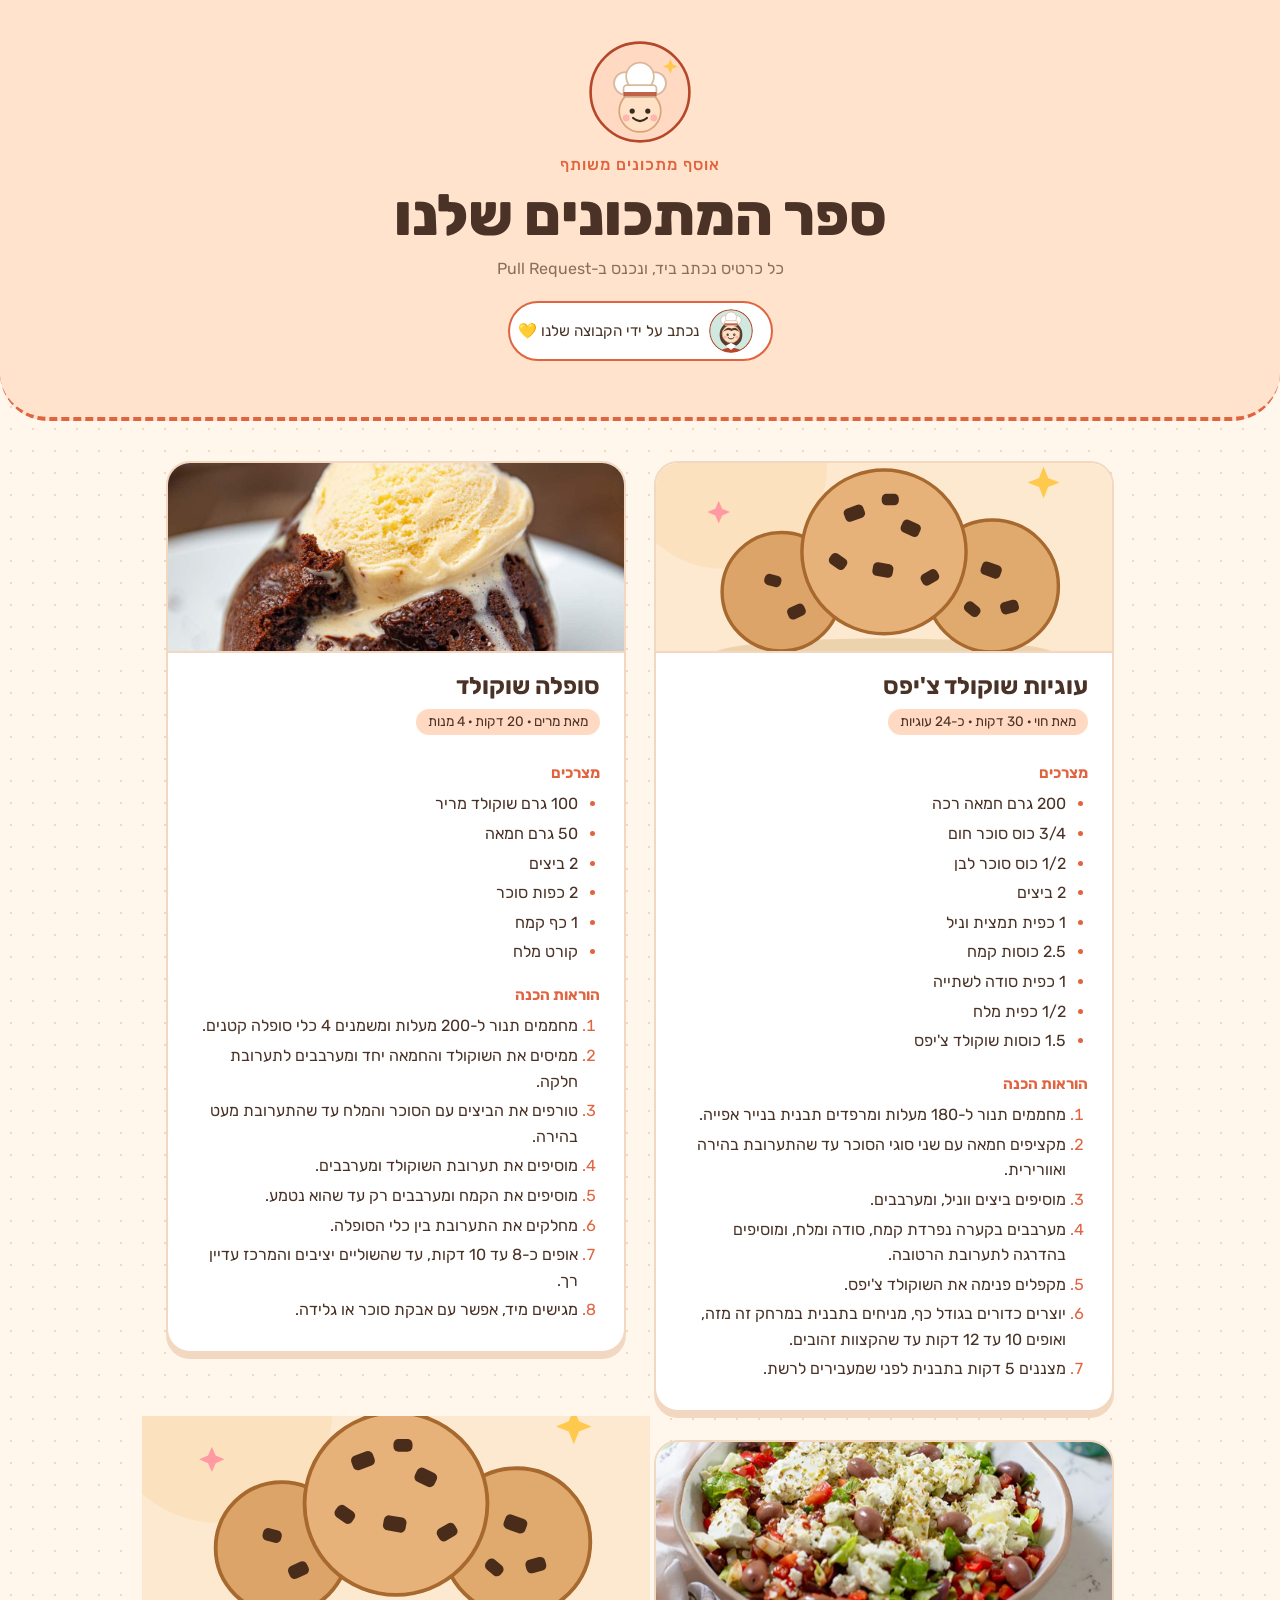
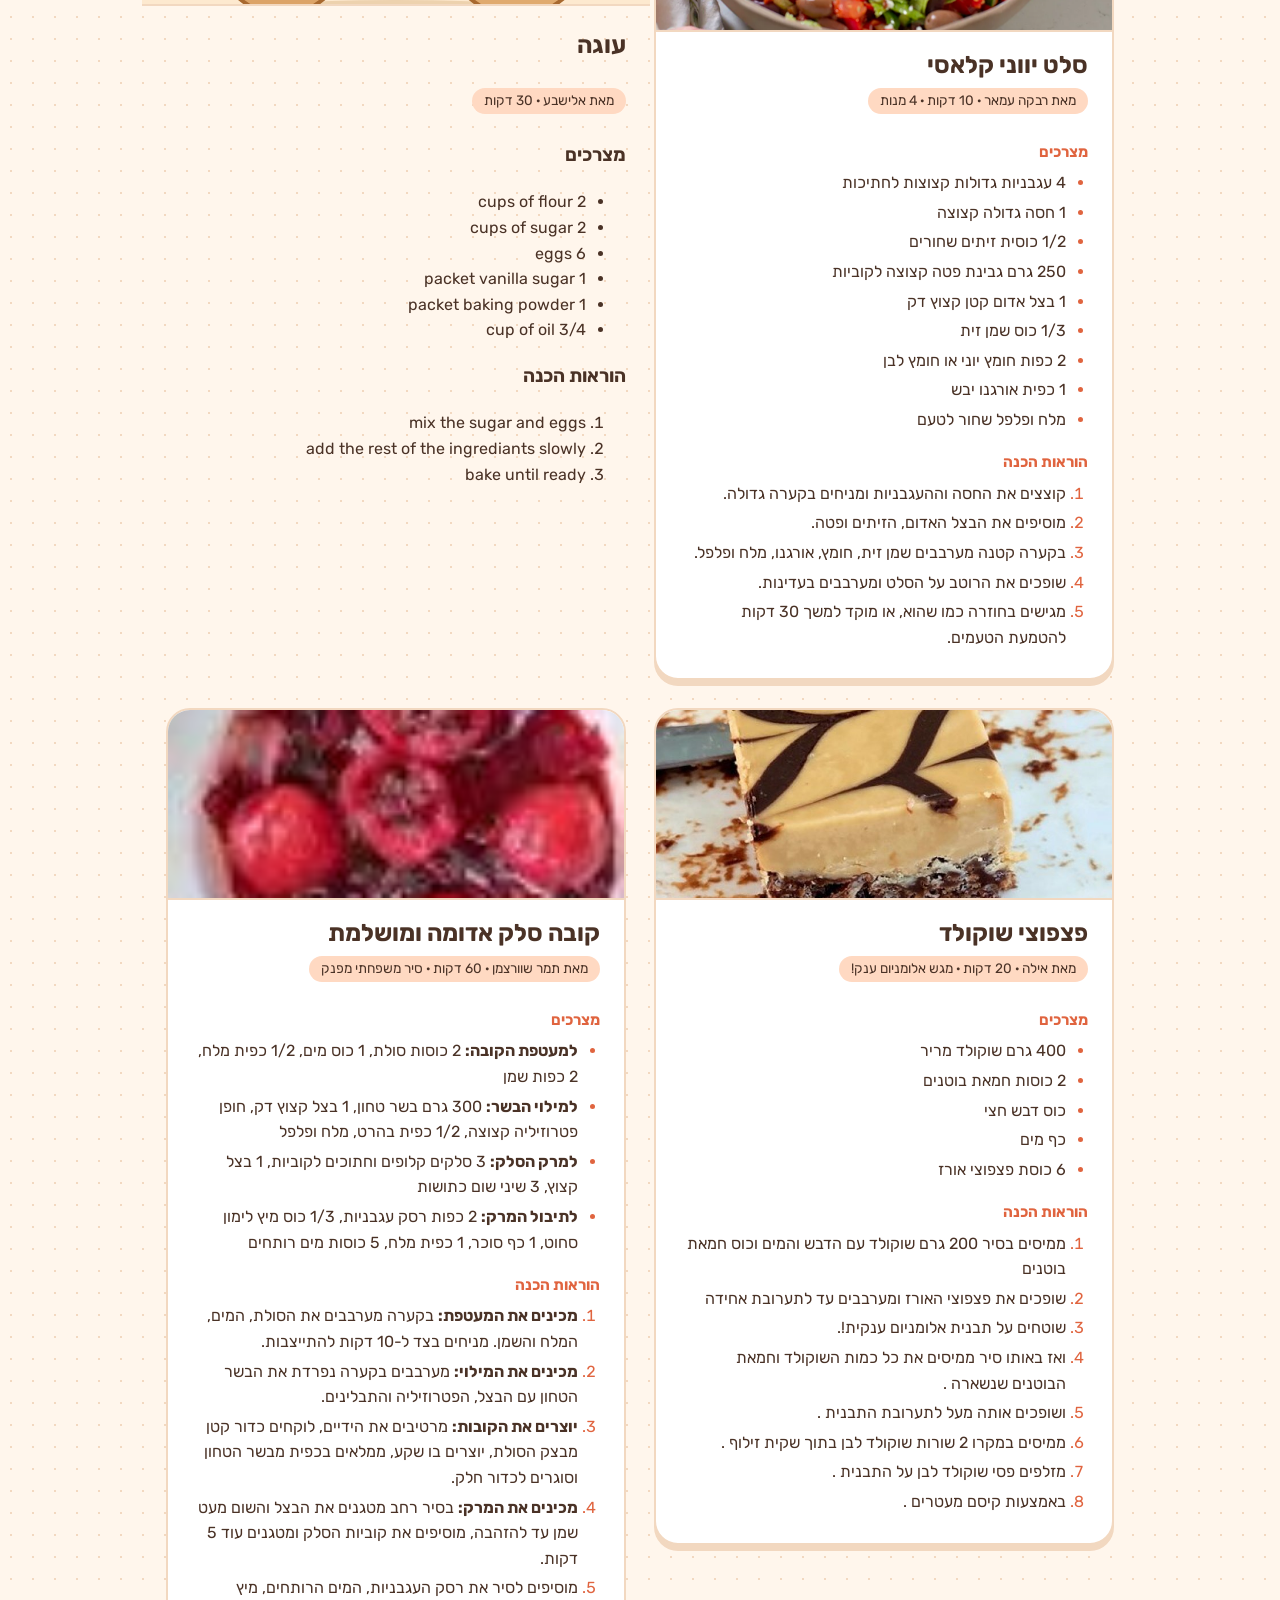
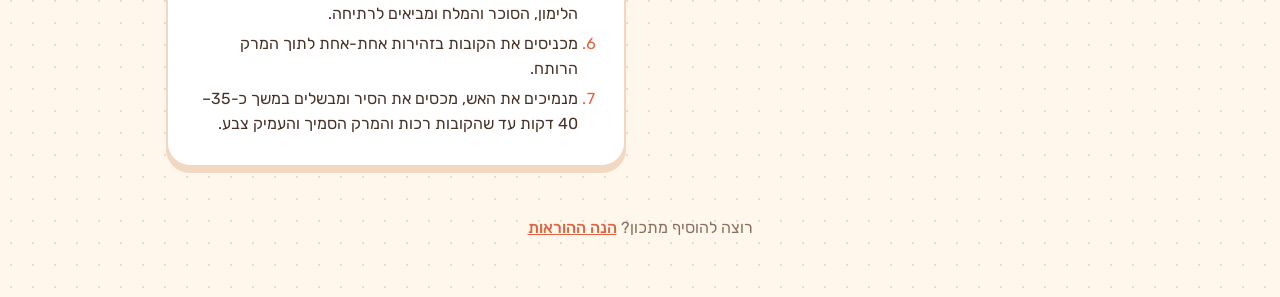
==== index.html @ c2001653 "add tamar kube recipe" ====
<!doctype html>
<html lang="he" dir="rtl">

<head>
  <meta charset="utf-8">
  <meta name="viewport" content="width=device-width, initial-scale=1">
  <title>ספר המתכונים שלנו</title>
  <link rel="preconnect" href="https://fonts.googleapis.com">
  <link rel="preconnect" href="https://fonts.gstatic.com" crossorigin>
  <link href="https://fonts.googleapis.com/css2?family=Rubik:wght@400;500;700;800&display=swap" rel="stylesheet">
  <link rel="icon" href="images/logo.svg" type="image/svg+xml">
  <link rel="stylesheet" href="style.css">
</head>

<body>
  <header class="cover">
    <img class="logo" src="images/logo.svg" alt="לוגו ספר המתכונים">
    <p class="cover-kicker">אוסף מתכונים משותף</p>
    <h1>ספר המתכונים שלנו</h1>
    <p class="cover-sub">כל כרטיס נכתב ביד, ונכנס ב-Pull Request</p>
    <div class="host">
      <img class="avatar" src="images/chavi-avatar.svg" alt="חוי">
      <span>נכתב על ידי הקבוצה שלנו 💛</span>
    </div>
  </header>

  <main>
    <section class="recipes">

      <!-- הכרטיס של חוי הוא הדוגמה. קראו אותו בעיון, ובנו כרטיס משלכן על שמכן. -->
      <article class="recipe" id="recipe-chavi-chocolate-chip-cookies">
        <img class="recipe-img" src="images/chocolate-chip-cookies.svg" alt="עוגיות שוקולד צ'יפס זהובות">
        <h2>עוגיות שוקולד צ'יפס</h2>
        <p class="meta">מאת חוי · 30 דקות · כ-24 עוגיות</p>

        <h3>מצרכים</h3>
        <ul>
          <li>200 גרם חמאה רכה</li>
          <li>3/4 כוס סוכר חום</li>
          <li>1/2 כוס סוכר לבן</li>
          <li>2 ביצים</li>
          <li>1 כפית תמצית וניל</li>
          <li>2.5 כוסות קמח</li>
          <li>1 כפית סודה לשתייה</li>
          <li>1/2 כפית מלח</li>
          <li>1.5 כוסות שוקולד צ'יפס</li>
        </ul>

        <h3>הוראות הכנה</h3>
        <ol>
          <li>מחממים תנור ל-180 מעלות ומרפדים תבנית בנייר אפייה.</li>
          <li>מקציפים חמאה עם שני סוגי הסוכר עד שהתערובת בהירה ואוורירית.</li>
          <li>מוסיפים ביצים ווניל, ומערבבים.</li>
          <li>מערבבים בקערה נפרדת קמח, סודה ומלח, ומוסיפים בהדרגה לתערובת הרטובה.</li>
          <li>מקפלים פנימה את השוקולד צ'יפס.</li>
          <li>יוצרים כדורים בגודל כף, מניחים בתבנית במרחק זה מזה, ואופים 10 עד 12 דקות עד שהקצוות זהובים.</li>
          <li>מצננים 5 דקות בתבנית לפני שמעבירים לרשת.</li>
        </ol>
      </article>

      <article class="recipe" id="recipe-miri-chocolate-souffle">
        <img class="recipe-img" src="images/chocolate-souffle.jpg" alt="סופלה שוקולד חם עם מרכז שוקולדי נמס">

        <h2>סופלה שוקולד</h2>
        <p class="meta">מאת מרים · 20 דקות · 4 מנות</p>

        <h3>מצרכים</h3>
        <ul>
          <li>100 גרם שוקולד מריר</li>
          <li>50 גרם חמאה</li>
          <li>2 ביצים</li>
          <li>2 כפות סוכר</li>
          <li>1 כף קמח</li>
          <li>קורט מלח</li>
        </ul>

        <h3>הוראות הכנה</h3>
        <ol>
          <li>מחממים תנור ל-200 מעלות ומשמנים 4 כלי סופלה קטנים.</li>
          <li>ממיסים את השוקולד והחמאה יחד ומערבבים לתערובת חלקה.</li>
          <li>טורפים את הביצים עם הסוכר והמלח עד שהתערובת מעט בהירה.</li>
          <li>מוסיפים את תערובת השוקולד ומערבבים.</li>
          <li>מוסיפים את הקמח ומערבבים רק עד שהוא נטמע.</li>
          <li>מחלקים את התערובת בין כלי הסופלה.</li>
          <li>אופים כ-8 עד 10 דקות, עד שהשוליים יציבים והמרכז עדיין רך.</li>
          <li>מגישים מיד, אפשר עם אבקת סוכר או גלידה.</li>
        </ol>
      </article>

      <article class="recipe" id="recipe-rivka-greek-salad">
        <img class="recipe-img" src="images/greek-salad.png" alt="סלט יווני טרי עם עגבניות, חסה, פטה וזיתים">
        <h2>סלט יווני קלאסי</h2>
        <p class="meta">מאת רבקה עמאר · 10 דקות · 4 מנות</p>
        <h3>מצרכים</h3>
        <ul>
          <li>4 עגבניות גדולות קצוצות לחתיכות</li>
          <li>1 חסה גדולה קצוצה</li>
          <li>1/2 כוסית זיתים שחורים</li>
          <li>250 גרם גבינת פטה קצוצה לקוביות</li>
          <li>1 בצל אדום קטן קצוץ דק</li>
          <li>1/3 כוס שמן זית</li>
          <li>2 כפות חומץ יוני או חומץ לבן</li>
          <li>1 כפית אורגנו יבש</li>
          <li>מלח ופלפל שחור לטעם</li>
        </ul>
        <h3>הוראות הכנה</h3>
        <ol>
          <li>קוצצים את החסה וההעגבניות ומניחים בקערה גדולה.</li>
          <li>מוסיפים את הבצל האדום, הזיתים ופטה.</li>
          <li>בקערה קטנה מערבבים שמן זית, חומץ, אורגנו, מלח ופלפל.</li>
          <li>שופכים את הרוטב על הסלט ומערבבים בעדינות.</li>
          <li>מגישים בחוזרה כמו שהוא, או מוקד למשך 30 דקות להטמעת הטעמים.</li>
        </ol>
      </article>


      <article class="recipe-elisheva" id="recipe-elisheva-cake">
        <img class="recipe-img" src="images/chocolate-chip-cookies.svg" alt="עוגיות שוקולד צ'יפס זהובות">
        <h2>עוגה</h2>
        <p class="meta">מאת אלישבע · 30 דקות </p>

        <h3>מצרכים</h3>
        <ul>
          <li>2 cups of flour</li>
          <li>2 cups of sugar</li>
          <li>6 eggs</li>
          <li>1 packet vanilla sugar</li>
          <li>1 packet baking powder</li>
          <li>3/4 cup of oil</li>
        </ul>

        <h3>הוראות הכנה</h3>
        <ol>
          <li>mix the sugar and eggs</li>
          <li>add the rest of the ingrediants slowly </li>
          <li>bake until ready</li>
        </ol>
      </article>


      <article class="recipe" id="recipe-ayala-chocolate chips">
        <img class="recipe-img" src="images/recipe-ayala.jpg" alt="פצפוצי שוקולד חמאת בוטנים">

        <h2>פצפוצי שוקולד </h2>
        <p class="meta">מאת אילה · 20 דקות · מגש אלומניום ענק! </p>

        <h3>מצרכים</h3>
        <ul>
          <li>400 גרם שוקולד מריר</li>
          <li>2 כוסות חמאת בוטנים</li>
          <li> כוס דבש חצי </li>
          <li>כף מים </li>
          <li>6 כוסת פצפוצי אורז</li>
        
        </ul>

        <h3>הוראות הכנה</h3>
        <ol>
          <li>ממיסים בסיר 200 גרם שוקולד עם הדבש והמים וכוס חמאת בוטנים</li>
          <li>שופכים את פצפוצי האורז ומערבבים עד לתערובת אחידה</li>
          <li>שוטחים על תבנית אלומניום ענקית!.</li>
          <li>ואז באותו סיר ממיסים את כל כמות השוקולד וחמאת הבוטנים שנשארה .</li>
          <li>ושופכים אותה מעל לתערובת התבנית  .</li>
          <li>ממיסים במקרו 2 שורות שוקולד לבן בתוך שקית זילוף .</li>
          <li>מזלפים פסי שוקולד לבן על התבנית  .</li>
          <li>באמצעות קיסם מעטרים  .</li>
        </ol>
      </article>


       <article class="recipe" id="recipe-tamar-kube">
        <img class="recipe-img" src="images/recipe tamar.jpg" alt="פצפוצי שוקולד חמאת בוטנים">

     <h2>קובה סלק אדומה ומושלמת</h2>
<p class="meta">מאת תמר שוורצמן · 60 דקות · סיר משפחתי מפנק</p>

<h3>מצרכים</h3>
<ul>
  <li><b>למעטפת הקובה:</b> 2 כוסות סולת, 1 כוס מים, 1/2 כפית מלח, 2 כפות שמן</li>
  <li><b>למילוי הבשר:</b> 300 גרם בשר טחון, 1 בצל קצוץ דק, חופן פטרוזיליה קצוצה, 1/2 כפית בהרט, מלח ופלפל</li>
  <li><b>למרק הסלק:</b> 3 סלקים קלופים וחתוכים לקוביות, 1 בצל קצוץ, 3 שיני שום כתושות</li>
  <li><b>לתיבול המרק:</b> 2 כפות רסק עגבניות, 1/3 כוס מיץ לימון סחוט, 1 כף סוכר, 1 כפית מלח, 5 כוסות מים רותחים</li>
</ul>

<h3>הוראות הכנה</h3>
<ol>
  <li><b>מכינים את המעטפת:</b> בקערה מערבבים את הסולת, המים, המלח והשמן. מניחים בצד ל-10 דקות להתייצבות.</li>
  <li><b>מכינים את המילוי:</b> מערבבים בקערה נפרדת את הבשר הטחון עם הבצל, הפטרוזיליה והתבלינים.</li>
  <li><b>יוצרים את הקובות:</b> מרטיבים את הידיים, לוקחים כדור קטן מבצק הסולת, יוצרים בו שקע, ממלאים בכפית מבשר הטחון וסוגרים לכדור חלק.</li>
  <li><b>מכינים את המרק:</b> בסיר רחב מטגנים את הבצל והשום מעט שמן עד להזהבה, מוסיפים את קוביות הסלק ומטגנים עוד 5 דקות.</li>
  <li>מוסיפים לסיר את רסק העגבניות, המים הרותחים, מיץ הלימון, הסוכר והמלח ומביאים לרתיחה.</li>
  <li>מכניסים את הקובות בזהירות אחת-אחת לתוך המרק הרותח.</li>
  <li>מנמיכים את האש, מכסים את הסיר ומבשלים במשך כ-35–40 דקות עד שהקובות רכות והמרק הסמיך והעמיק צבע.</li>
</ol>
</article>


      <!-- 👇 כרטיסים חדשים נכנסים מעל השורה הזאת. אל תמחקו אותה. -->
    </section>
  </main>

  <footer>
    רוצה להוסיף מתכון? <a href="https://github.com/Esti1234/Our-Recipe-Book/blob/main/CONTRIBUTING.md">הנה ההוראות</a>
  </footer>
</body>

</html>
---- style.css ----
:root {
  --paper: #fff6ec;
  --paper-edge: #ffe3cc;
  --ink: #4a3226;
  --muted: #8a6f5e;
  --accent: #e0643f;
  --accent-soft: #ffd9c2;
  --mint: #cfe8e0;
  --card: #ffffff;
  --rule: #f2d8c0;
}

@media (prefers-color-scheme: dark) {
  :root {
    --paper: #2a1f19;
    --paper-edge: #3a2b22;
    --ink: #f6e9db;
    --muted: #c4ab96;
    --accent: #ff8a65;
    --accent-soft: #5a3a2c;
    --mint: #355248;
    --card: #36291f;
    --rule: #54402f;
  }
}

* { box-sizing: border-box; }

body {
  margin: 0;
  background-color: var(--paper);
  background-image: radial-gradient(var(--rule) 1.5px, transparent 1.5px);
  background-size: 22px 22px;
  color: var(--ink);
  font-family: "Rubik", system-ui, sans-serif;
  line-height: 1.6;
}

/* ---------- כותרת הספר ---------- */

.cover {
  text-align: center;
  padding: 40px 16px 56px;
  background: var(--paper-edge);
  border-bottom: 4px dashed var(--accent);
  border-radius: 0 0 48px 48px;
}

.logo {
  width: 104px;
  height: 104px;
  display: block;
  margin: 0 auto 8px;
  animation: bob 4s ease-in-out infinite;
}

@keyframes bob {
  50% { transform: translateY(-6px) rotate(-3deg); }
}

@media (prefers-reduced-motion: reduce) {
  .logo { animation: none; }
}

.cover-kicker {
  margin: 0;
  color: var(--accent);
  font-weight: 500;
  letter-spacing: 0.06em;
}

h1 {
  margin: 4px 0 8px;
  font-weight: 800;
  font-size: clamp(2.2rem, 7vw, 3.6rem);
  line-height: 1.15;
}

.cover-sub { margin: 0; color: var(--muted); }

.host {
  display: inline-flex;
  align-items: center;
  gap: 10px;
  margin-top: 20px;
  padding: 6px 18px 6px 8px;
  background: var(--card);
  border: 2px solid var(--accent);
  border-radius: 999px;
  font-size: 0.95rem;
}

.avatar {
  width: 44px;
  height: 44px;
  border-radius: 50%;
  display: block;
}

/* ---------- כרטיסי המתכונים ---------- */

main {
  max-width: 980px;
  margin: 0 auto;
  padding: 40px 16px 16px;
}

.recipes {
  display: grid;
  grid-template-columns: repeat(auto-fill, minmax(min(100%, 340px), 1fr));
  gap: 28px;
  align-items: start;
}

.recipe {
  background: var(--card);
  border: 2px solid var(--rule);
  border-radius: 24px;
  padding: 24px;
  overflow: hidden;
  box-shadow: 0 6px 0 var(--rule);
  transition: transform 0.2s ease, box-shadow 0.2s ease;
}

.recipe:hover {
  transform: translateY(-4px) rotate(-0.4deg);
  box-shadow: 0 10px 0 var(--rule);
}

.recipe-img {
  display: block;
  width: calc(100% + 48px);
  height: 190px;
  margin: -24px -24px 18px;
  object-fit: cover;
  border-bottom: 2px solid var(--rule);
}

.recipe h2 {
  margin: 0 0 4px;
  font-weight: 700;
  font-size: 1.5rem;
  line-height: 1.25;
}

.meta {
  display: inline-block;
  margin: 4px 0 8px;
  padding: 2px 12px;
  background: var(--accent-soft);
  border-radius: 999px;
  color: var(--ink);
  font-size: 0.85rem;
}

.recipe h3 {
  margin: 18px 0 6px;
  font-size: 0.95rem;
  color: var(--accent);
}

.recipe ul, .recipe ol { margin: 0; padding-inline-start: 22px; }
.recipe li { margin-bottom: 4px; }
.recipe li::marker { color: var(--accent); }

footer {
  text-align: center;
  padding: 32px 16px 56px;
  color: var(--muted);
}

footer a { color: var(--accent); font-weight: 500; }
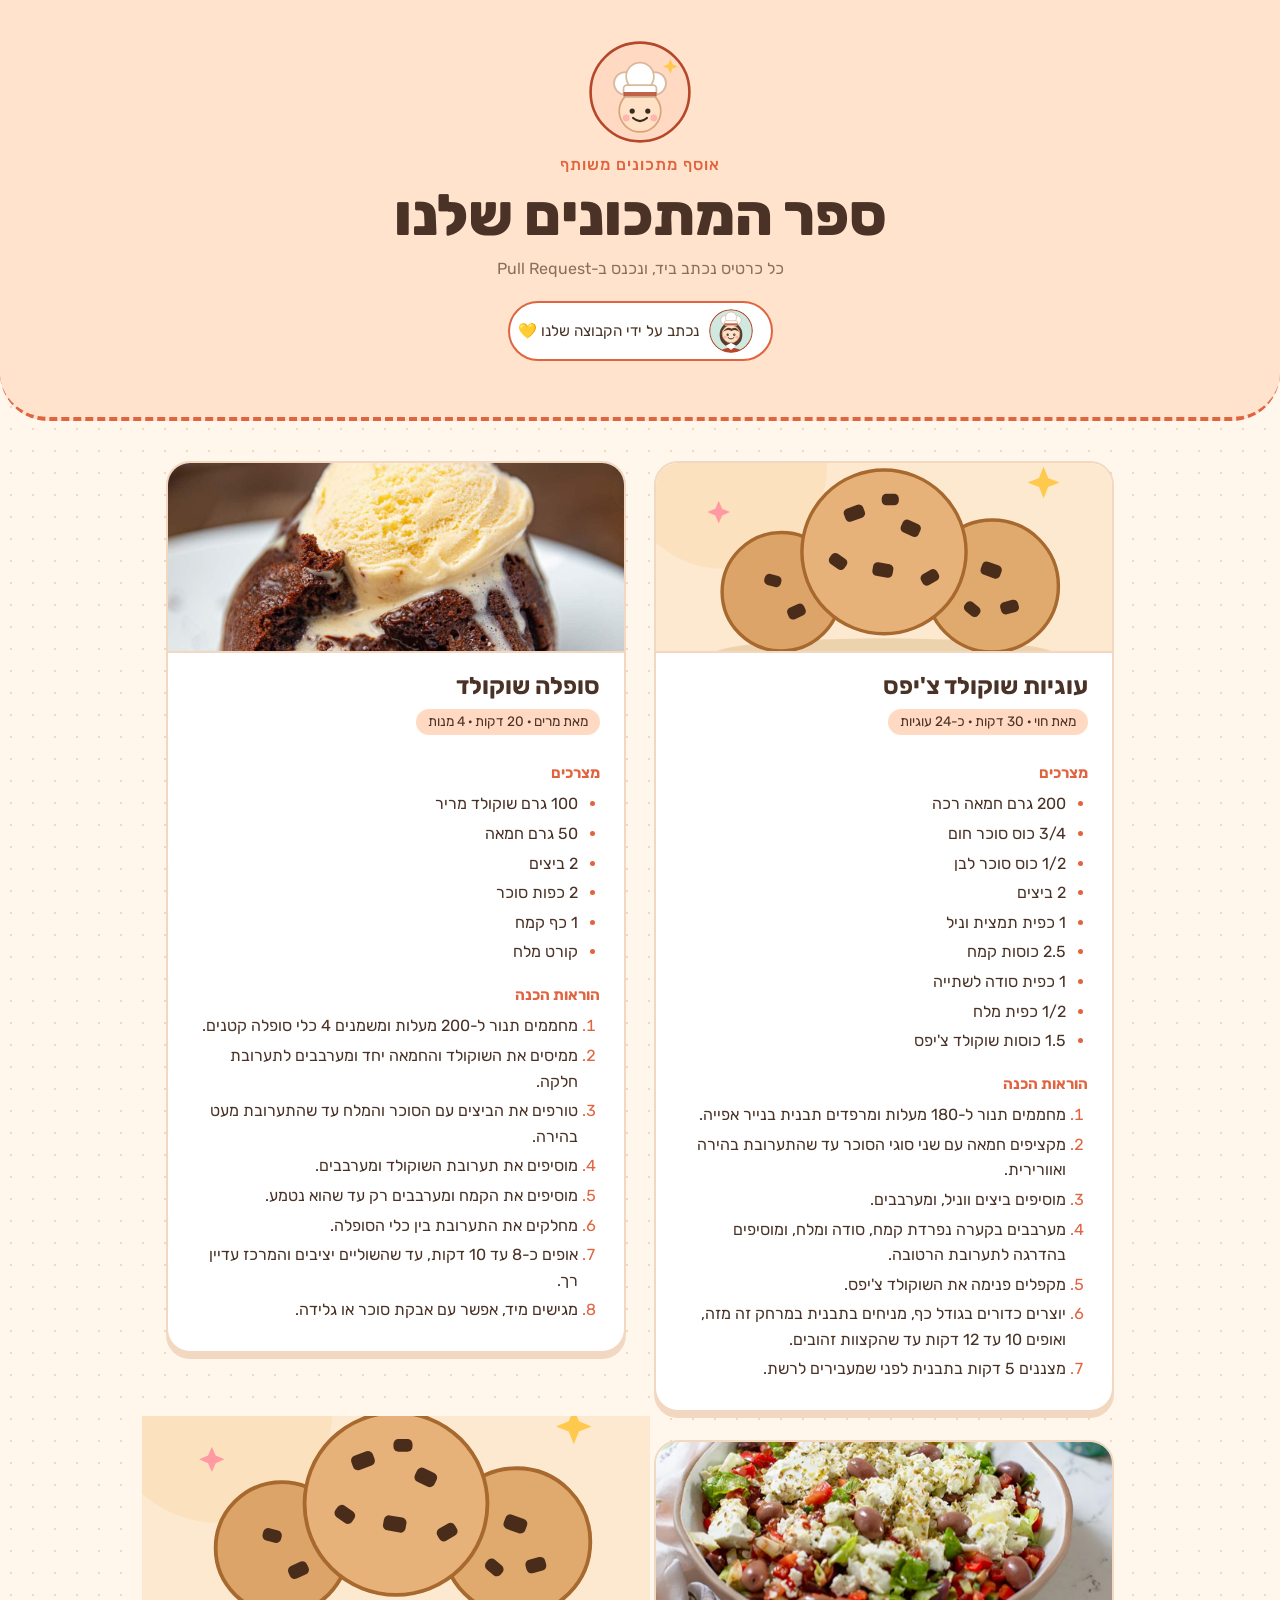
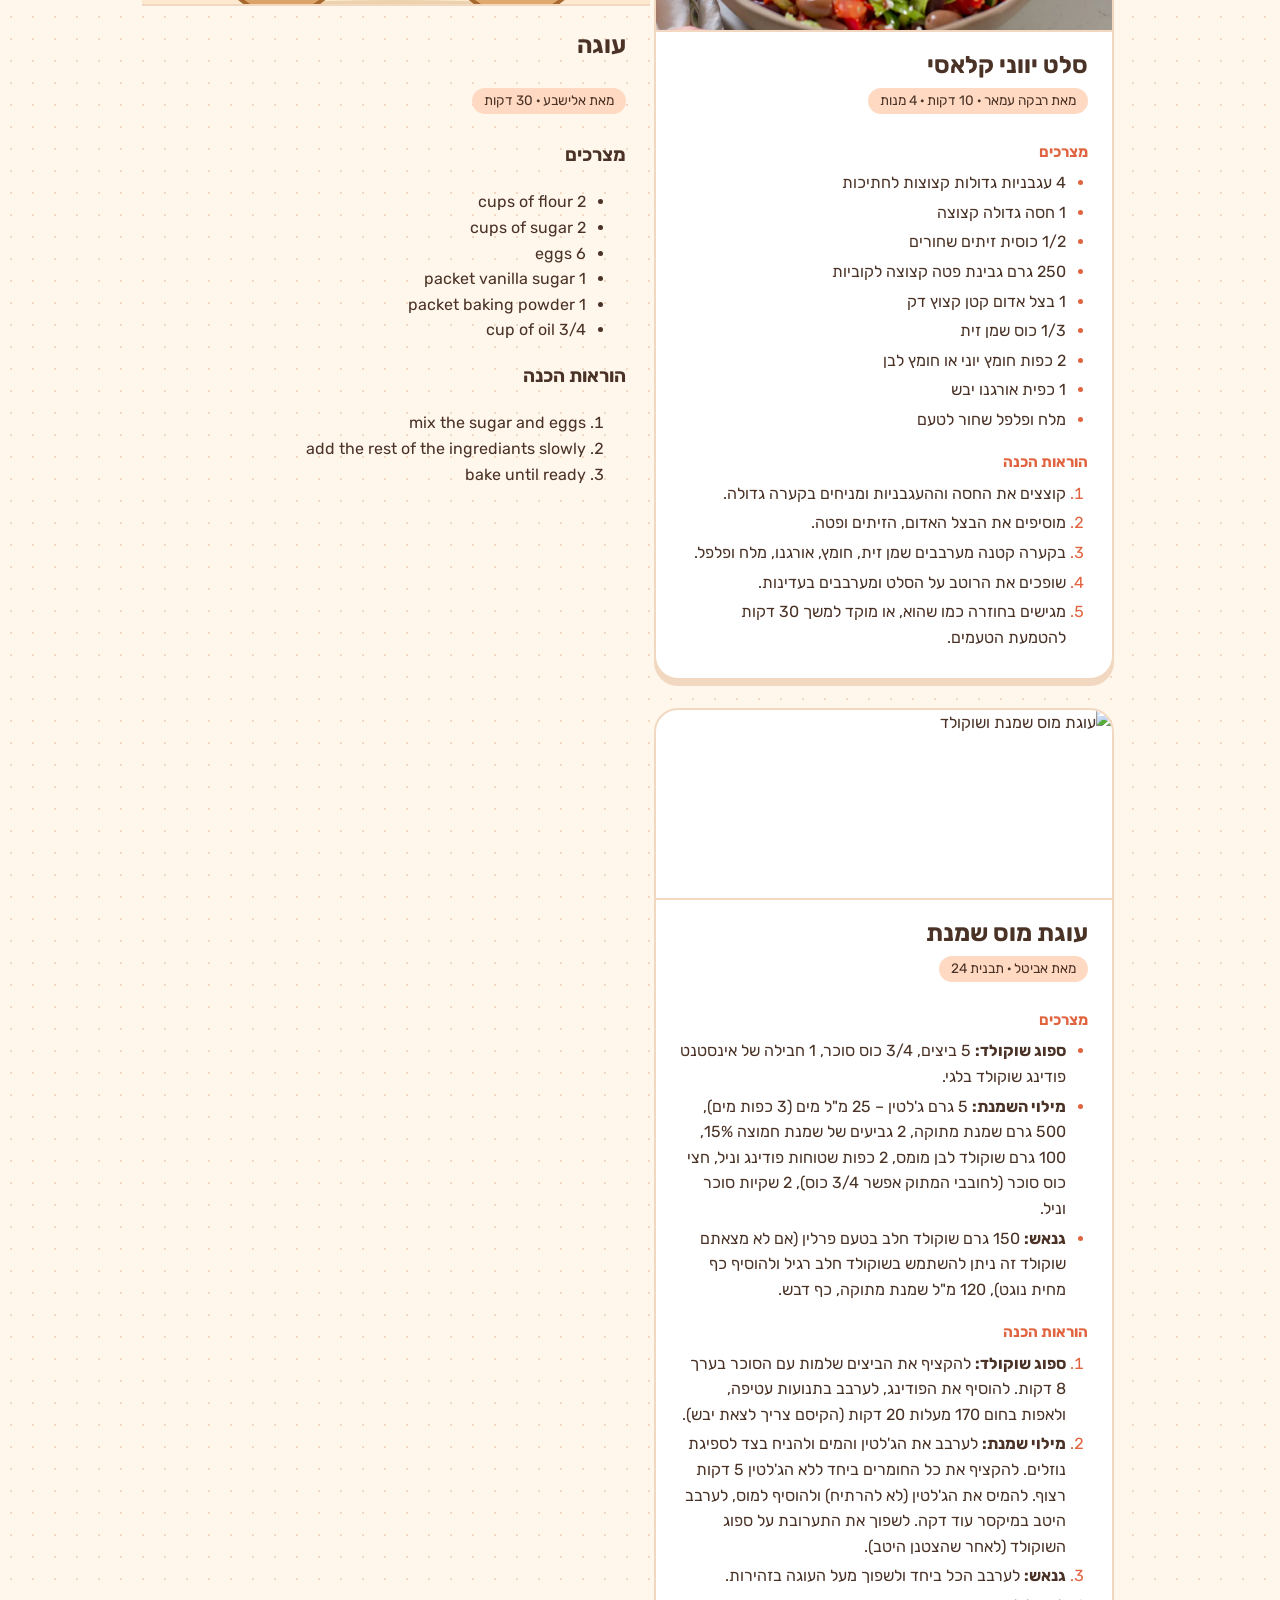
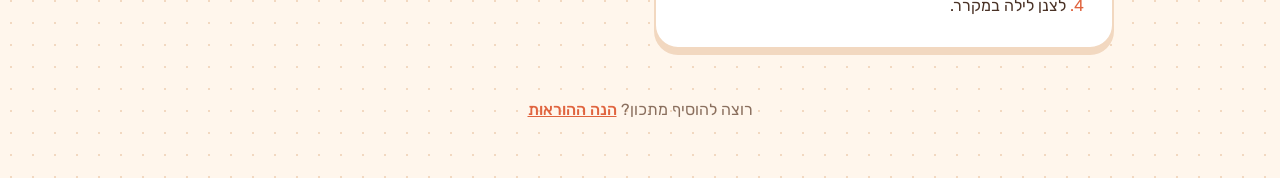
==== commit 886e2a1b: "Add cream mousse cake recipe" ====
--- a/index.html
+++ b/index.html
@@ -136,65 +136,28 @@
           <li>bake until ready</li>
         </ol>
       </article>
+        <article class="recipe" id="recipe-avital-cream-mousse-cake" dir="rtl">
+  <img class="recipe-img" src="https://yifaty.co.il/wp-content/uploads/2017/08/p-185.jpg" alt="עוגת מוס שמנת ושוקולד">
+  <h2>עוגת מוס שמנת</h2>
+  <p class="meta">מאת אביטל · תבנית 24</p>
 
+  <h3>מצרכים</h3>
+  <ul>
+    <li><strong>ספוג שוקולד:</strong> 5 ביצים, 3/4 כוס סוכר, 1 חבילה של אינסטנט פודינג שוקולד בלגי.</li>
+    <li><strong>מילוי השמנת:</strong> 5 גרם ג'לטין – 25 מ"ל מים (3 כפות מים), 500 גרם שמנת מתוקה, 2 גביעים של שמנת חמוצה 15%, 100 גרם שוקולד לבן מומס, 2 כפות שטוחות פודינג וניל, חצי כוס סוכר (לחובבי המתוק אפשר 3/4 כוס), 2 שקיות סוכר וניל.</li>
+    <li><strong>גנאש:</strong> 150 גרם שוקולד חלב בטעם פרלין (אם לא מצאתם שוקולד זה ניתן להשתמש בשוקולד חלב רגיל ולהוסיף כף מחית נוגט), 120 מ"ל שמנת מתוקה, כף דבש.</li>
+  </ul>
 
-      <article class="recipe" id="recipe-ayala-chocolate chips">
-        <img class="recipe-img" src="images/recipe-ayala.jpg" alt="פצפוצי שוקולד חמאת בוטנים">
-
-        <h2>פצפוצי שוקולד </h2>
-        <p class="meta">מאת אילה · 20 דקות · מגש אלומניום ענק! </p>
-
-        <h3>מצרכים</h3>
-        <ul>
-          <li>400 גרם שוקולד מריר</li>
-          <li>2 כוסות חמאת בוטנים</li>
-          <li> כוס דבש חצי </li>
-          <li>כף מים </li>
-          <li>6 כוסת פצפוצי אורז</li>
-        
-        </ul>
-
-        <h3>הוראות הכנה</h3>
-        <ol>
-          <li>ממיסים בסיר 200 גרם שוקולד עם הדבש והמים וכוס חמאת בוטנים</li>
-          <li>שופכים את פצפוצי האורז ומערבבים עד לתערובת אחידה</li>
-          <li>שוטחים על תבנית אלומניום ענקית!.</li>
-          <li>ואז באותו סיר ממיסים את כל כמות השוקולד וחמאת הבוטנים שנשארה .</li>
-          <li>ושופכים אותה מעל לתערובת התבנית  .</li>
-          <li>ממיסים במקרו 2 שורות שוקולד לבן בתוך שקית זילוף .</li>
-          <li>מזלפים פסי שוקולד לבן על התבנית  .</li>
-          <li>באמצעות קיסם מעטרים  .</li>
-        </ol>
-      </article>
-
-
-       <article class="recipe" id="recipe-tamar-kube">
-        <img class="recipe-img" src="images/recipe tamar.jpg" alt="פצפוצי שוקולד חמאת בוטנים">
-
-     <h2>קובה סלק אדומה ומושלמת</h2>
-<p class="meta">מאת תמר שוורצמן · 60 דקות · סיר משפחתי מפנק</p>
-
-<h3>מצרכים</h3>
-<ul>
-  <li><b>למעטפת הקובה:</b> 2 כוסות סולת, 1 כוס מים, 1/2 כפית מלח, 2 כפות שמן</li>
-  <li><b>למילוי הבשר:</b> 300 גרם בשר טחון, 1 בצל קצוץ דק, חופן פטרוזיליה קצוצה, 1/2 כפית בהרט, מלח ופלפל</li>
-  <li><b>למרק הסלק:</b> 3 סלקים קלופים וחתוכים לקוביות, 1 בצל קצוץ, 3 שיני שום כתושות</li>
-  <li><b>לתיבול המרק:</b> 2 כפות רסק עגבניות, 1/3 כוס מיץ לימון סחוט, 1 כף סוכר, 1 כפית מלח, 5 כוסות מים רותחים</li>
-</ul>
-
-<h3>הוראות הכנה</h3>
-<ol>
-  <li><b>מכינים את המעטפת:</b> בקערה מערבבים את הסולת, המים, המלח והשמן. מניחים בצד ל-10 דקות להתייצבות.</li>
-  <li><b>מכינים את המילוי:</b> מערבבים בקערה נפרדת את הבשר הטחון עם הבצל, הפטרוזיליה והתבלינים.</li>
-  <li><b>יוצרים את הקובות:</b> מרטיבים את הידיים, לוקחים כדור קטן מבצק הסולת, יוצרים בו שקע, ממלאים בכפית מבשר הטחון וסוגרים לכדור חלק.</li>
-  <li><b>מכינים את המרק:</b> בסיר רחב מטגנים את הבצל והשום מעט שמן עד להזהבה, מוסיפים את קוביות הסלק ומטגנים עוד 5 דקות.</li>
-  <li>מוסיפים לסיר את רסק העגבניות, המים הרותחים, מיץ הלימון, הסוכר והמלח ומביאים לרתיחה.</li>
-  <li>מכניסים את הקובות בזהירות אחת-אחת לתוך המרק הרותח.</li>
-  <li>מנמיכים את האש, מכסים את הסיר ומבשלים במשך כ-35–40 דקות עד שהקובות רכות והמרק הסמיך והעמיק צבע.</li>
-</ol>
+  <h3>הוראות הכנה</h3>
+  <ol>
+    <li><strong>ספוג שוקולד:</strong> להקציף את הביצים שלמות עם הסוכר בערך 8 דקות. להוסיף את הפודינג, לערבב בתנועות עטיפה, ולאפות בחום 170 מעלות 20 דקות (הקיסם צריך לצאת יבש).</li>
+    <li><strong>מילוי שמנת:</strong> לערבב את הג'לטין והמים ולהניח בצד לספיגת נוזלים. להקציף את כל החומרים ביחד ללא הג'לטין 5 דקות רצוף. להמיס את הג'לטין (לא להרתיח) ולהוסיף למוס, לערבב היטב במיקסר עוד דקה. לשפוך את התערובת על ספוג השוקולד (לאחר שהצטנן היטב).</li>
+    <li><strong>גנאש:</strong> לערבב הכל ביחד ולשפוך מעל העוגה בזהירות.</li>
+    <li>לצנן לילה במקרר.</li>
+  </ol>
 </article>
-
-
+      
+    
       <!-- 👇 כרטיסים חדשים נכנסים מעל השורה הזאת. אל תמחקו אותה. -->
     </section>
   </main>
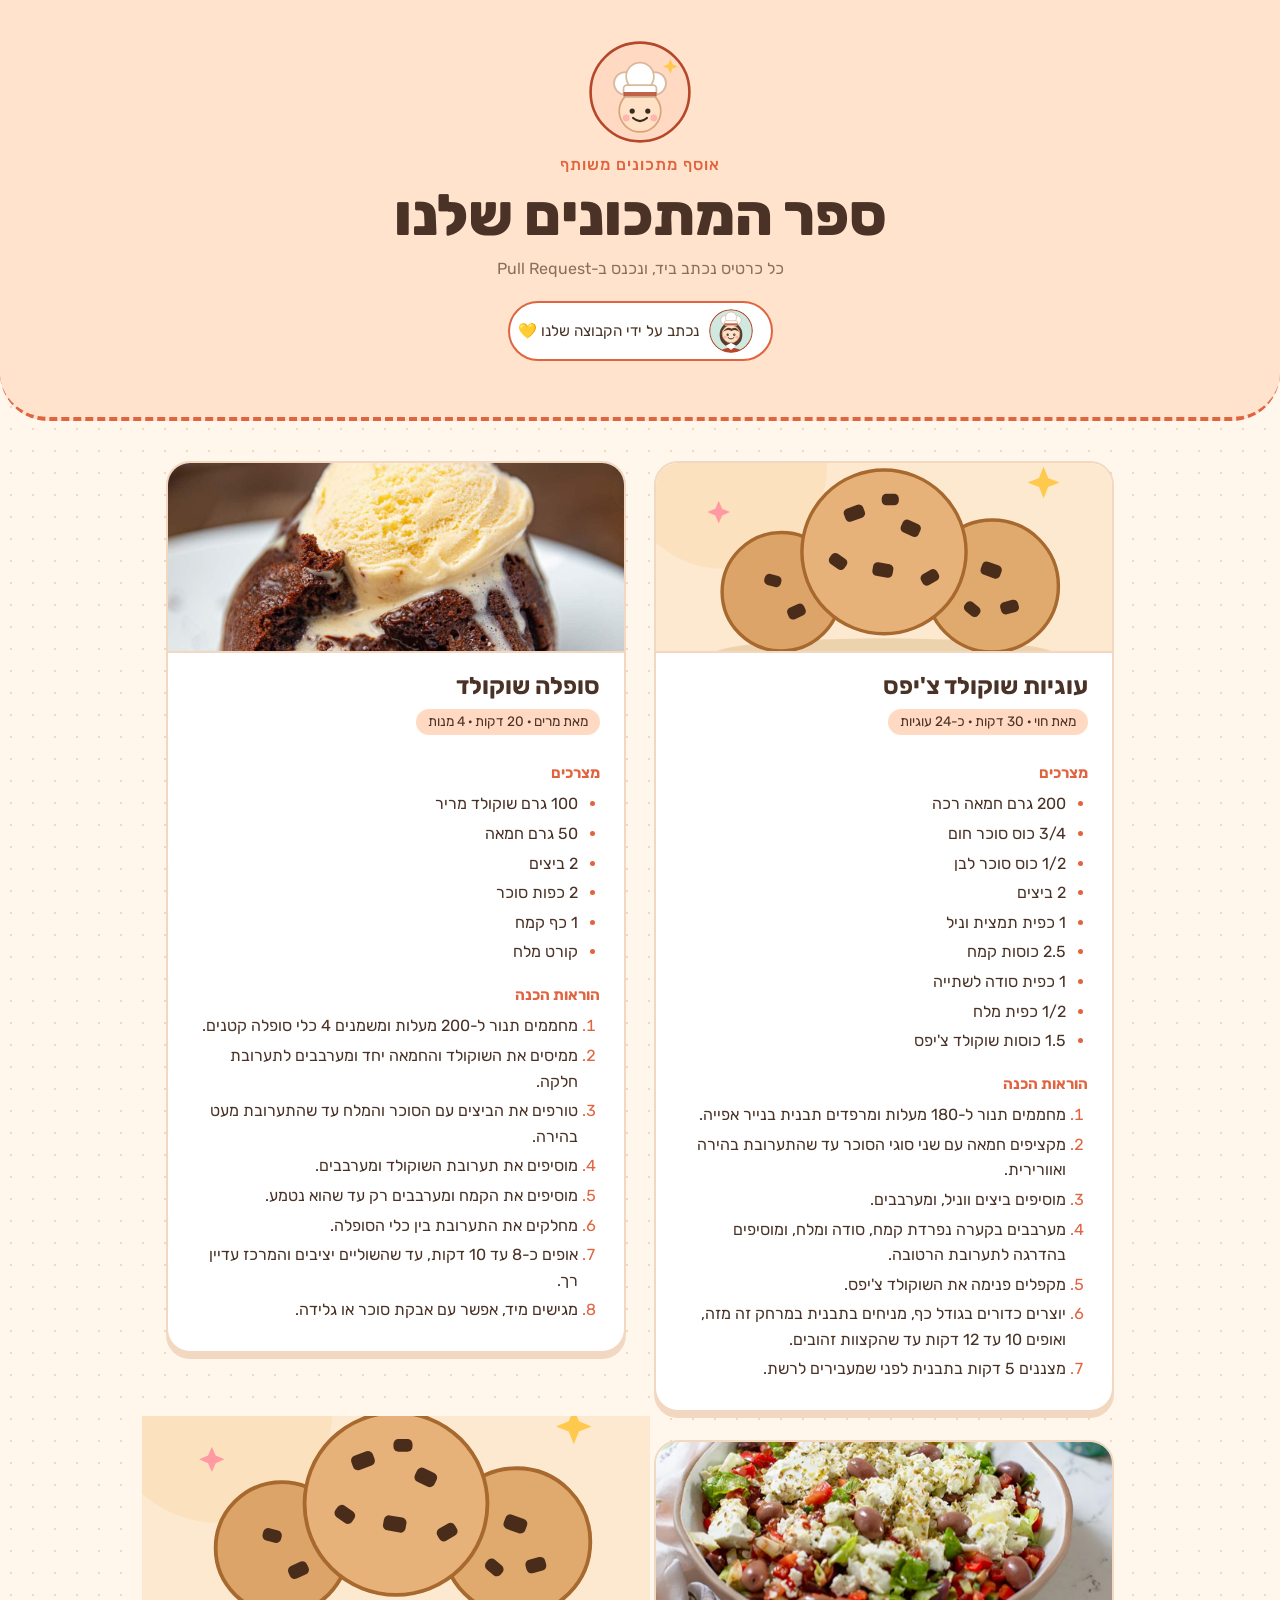
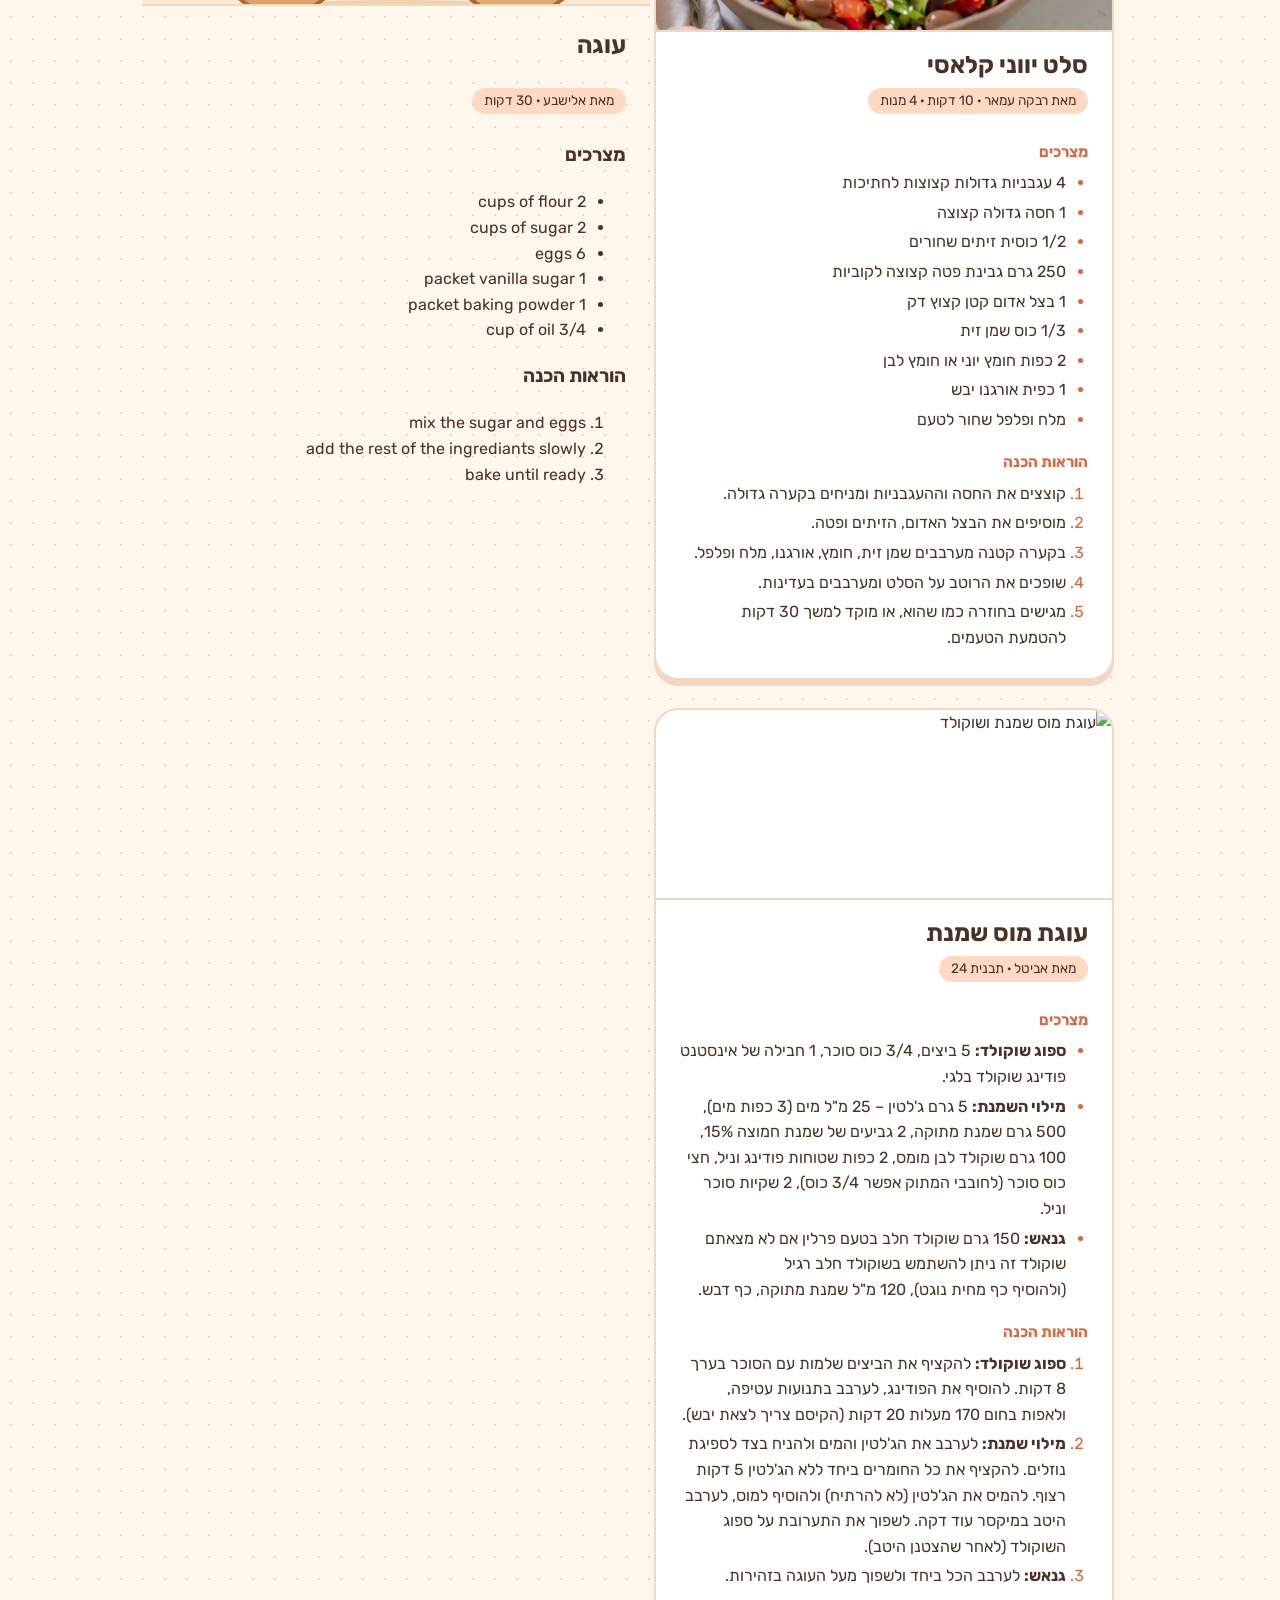
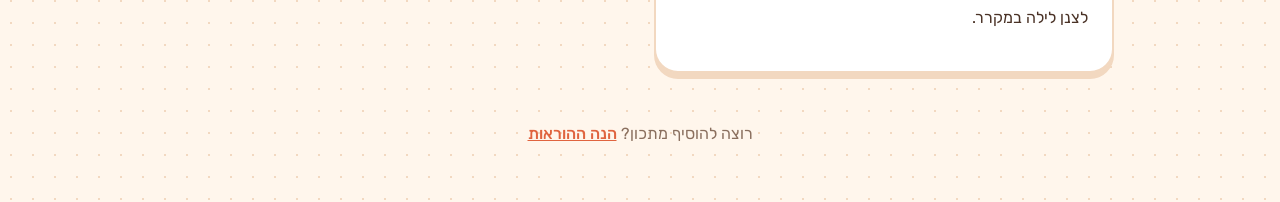
==== commit 353695a0: "Update recipe cake" ====
--- a/index.html
+++ b/index.html
@@ -136,6 +136,7 @@
           <li>bake until ready</li>
         </ol>
       </article>
+        
         <article class="recipe" id="recipe-avital-cream-mousse-cake" dir="rtl">
   <img class="recipe-img" src="https://yifaty.co.il/wp-content/uploads/2017/08/p-185.jpg" alt="עוגת מוס שמנת ושוקולד">
   <h2>עוגת מוס שמנת</h2>
@@ -145,7 +146,7 @@
   <ul>
     <li><strong>ספוג שוקולד:</strong> 5 ביצים, 3/4 כוס סוכר, 1 חבילה של אינסטנט פודינג שוקולד בלגי.</li>
     <li><strong>מילוי השמנת:</strong> 5 גרם ג'לטין – 25 מ"ל מים (3 כפות מים), 500 גרם שמנת מתוקה, 2 גביעים של שמנת חמוצה 15%, 100 גרם שוקולד לבן מומס, 2 כפות שטוחות פודינג וניל, חצי כוס סוכר (לחובבי המתוק אפשר 3/4 כוס), 2 שקיות סוכר וניל.</li>
-    <li><strong>גנאש:</strong> 150 גרם שוקולד חלב בטעם פרלין (אם לא מצאתם שוקולד זה ניתן להשתמש בשוקולד חלב רגיל ולהוסיף כף מחית נוגט), 120 מ"ל שמנת מתוקה, כף דבש.</li>
+    <li><strong>גנאש:</strong> 150 גרם שוקולד חלב בטעם פרלין אם לא מצאתם שוקולד זה ניתן להשתמש בשוקולד חלב רגיל<br>(ולהוסיף כף מחית נוגט), 120 מ"ל שמנת מתוקה, כף דבש.</li>
   </ul>
 
   <h3>הוראות הכנה</h3>
@@ -153,8 +154,8 @@
     <li><strong>ספוג שוקולד:</strong> להקציף את הביצים שלמות עם הסוכר בערך 8 דקות. להוסיף את הפודינג, לערבב בתנועות עטיפה, ולאפות בחום 170 מעלות 20 דקות (הקיסם צריך לצאת יבש).</li>
     <li><strong>מילוי שמנת:</strong> לערבב את הג'לטין והמים ולהניח בצד לספיגת נוזלים. להקציף את כל החומרים ביחד ללא הג'לטין 5 דקות רצוף. להמיס את הג'לטין (לא להרתיח) ולהוסיף למוס, לערבב היטב במיקסר עוד דקה. לשפוך את התערובת על ספוג השוקולד (לאחר שהצטנן היטב).</li>
     <li><strong>גנאש:</strong> לערבב הכל ביחד ולשפוך מעל העוגה בזהירות.</li>
-    <li>לצנן לילה במקרר.</li>
   </ol>
+  <p>לצנן לילה במקרר.</p>
 </article>
       
     
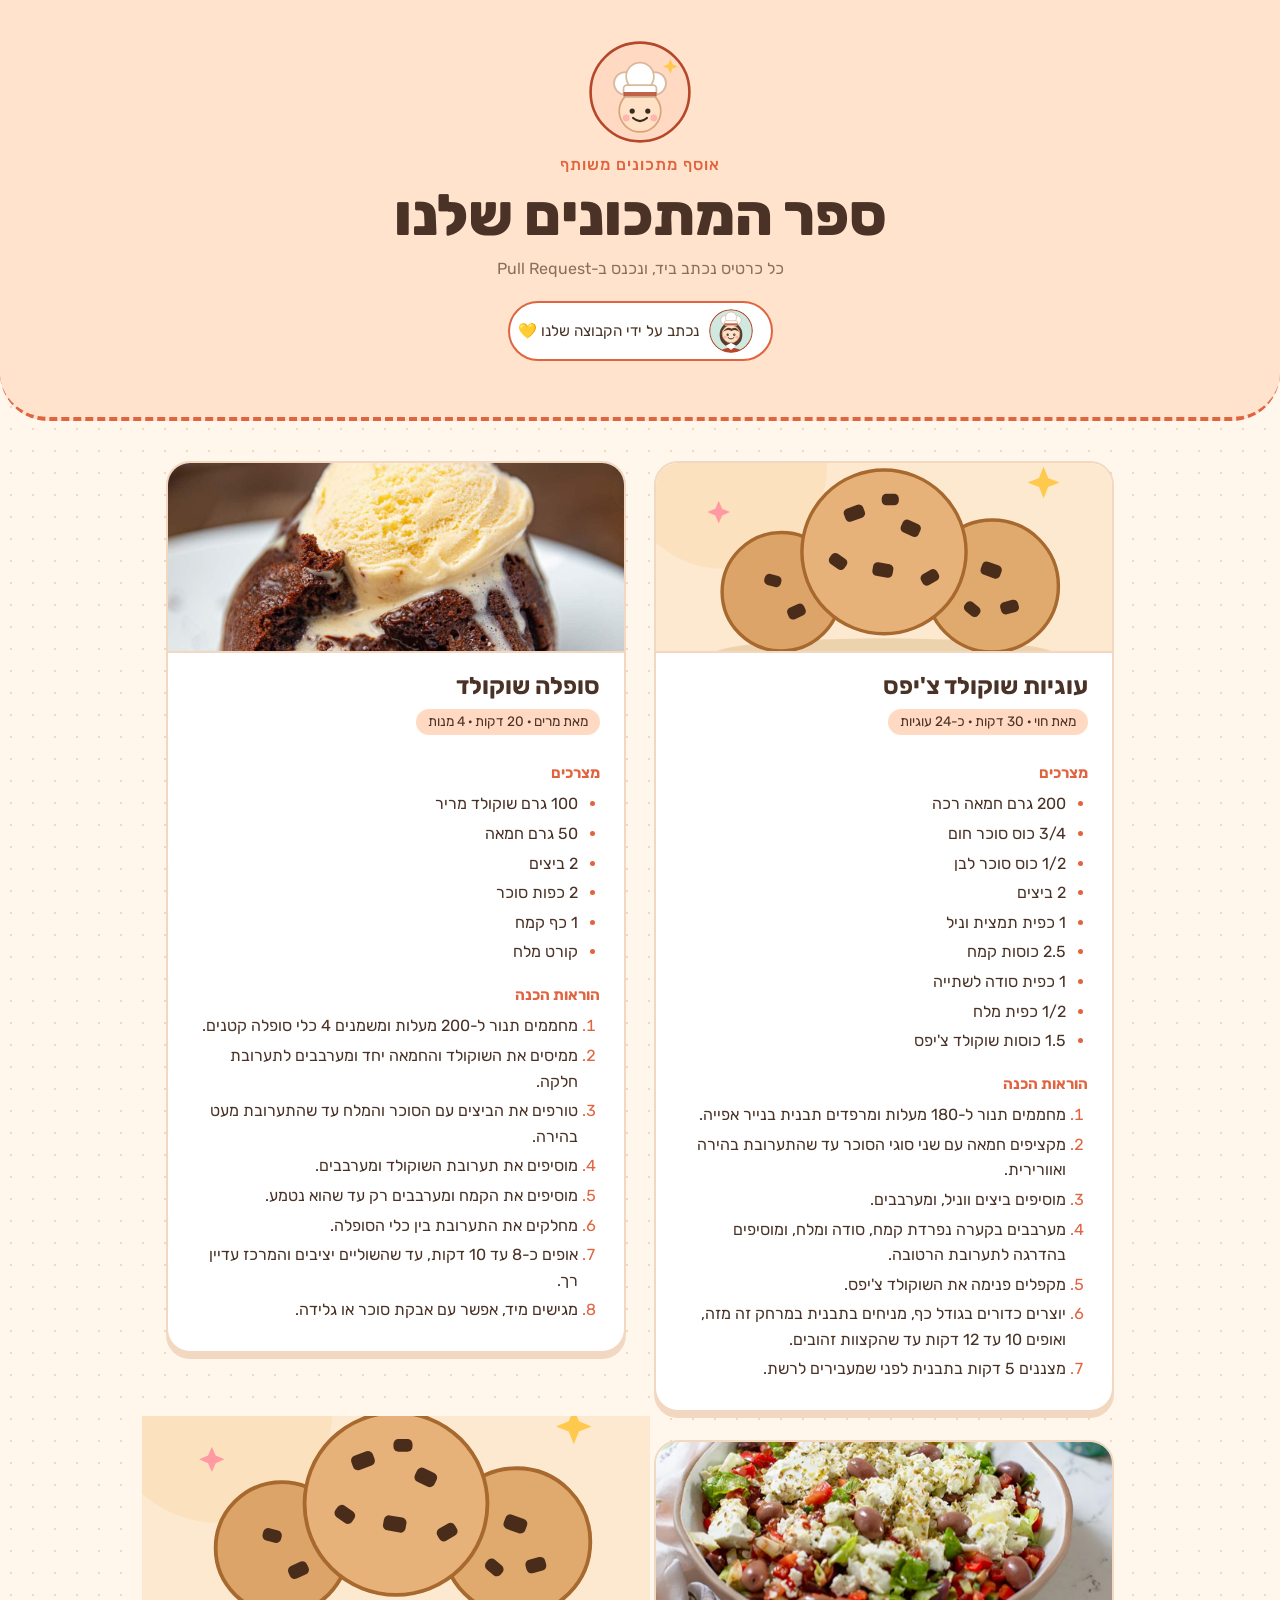
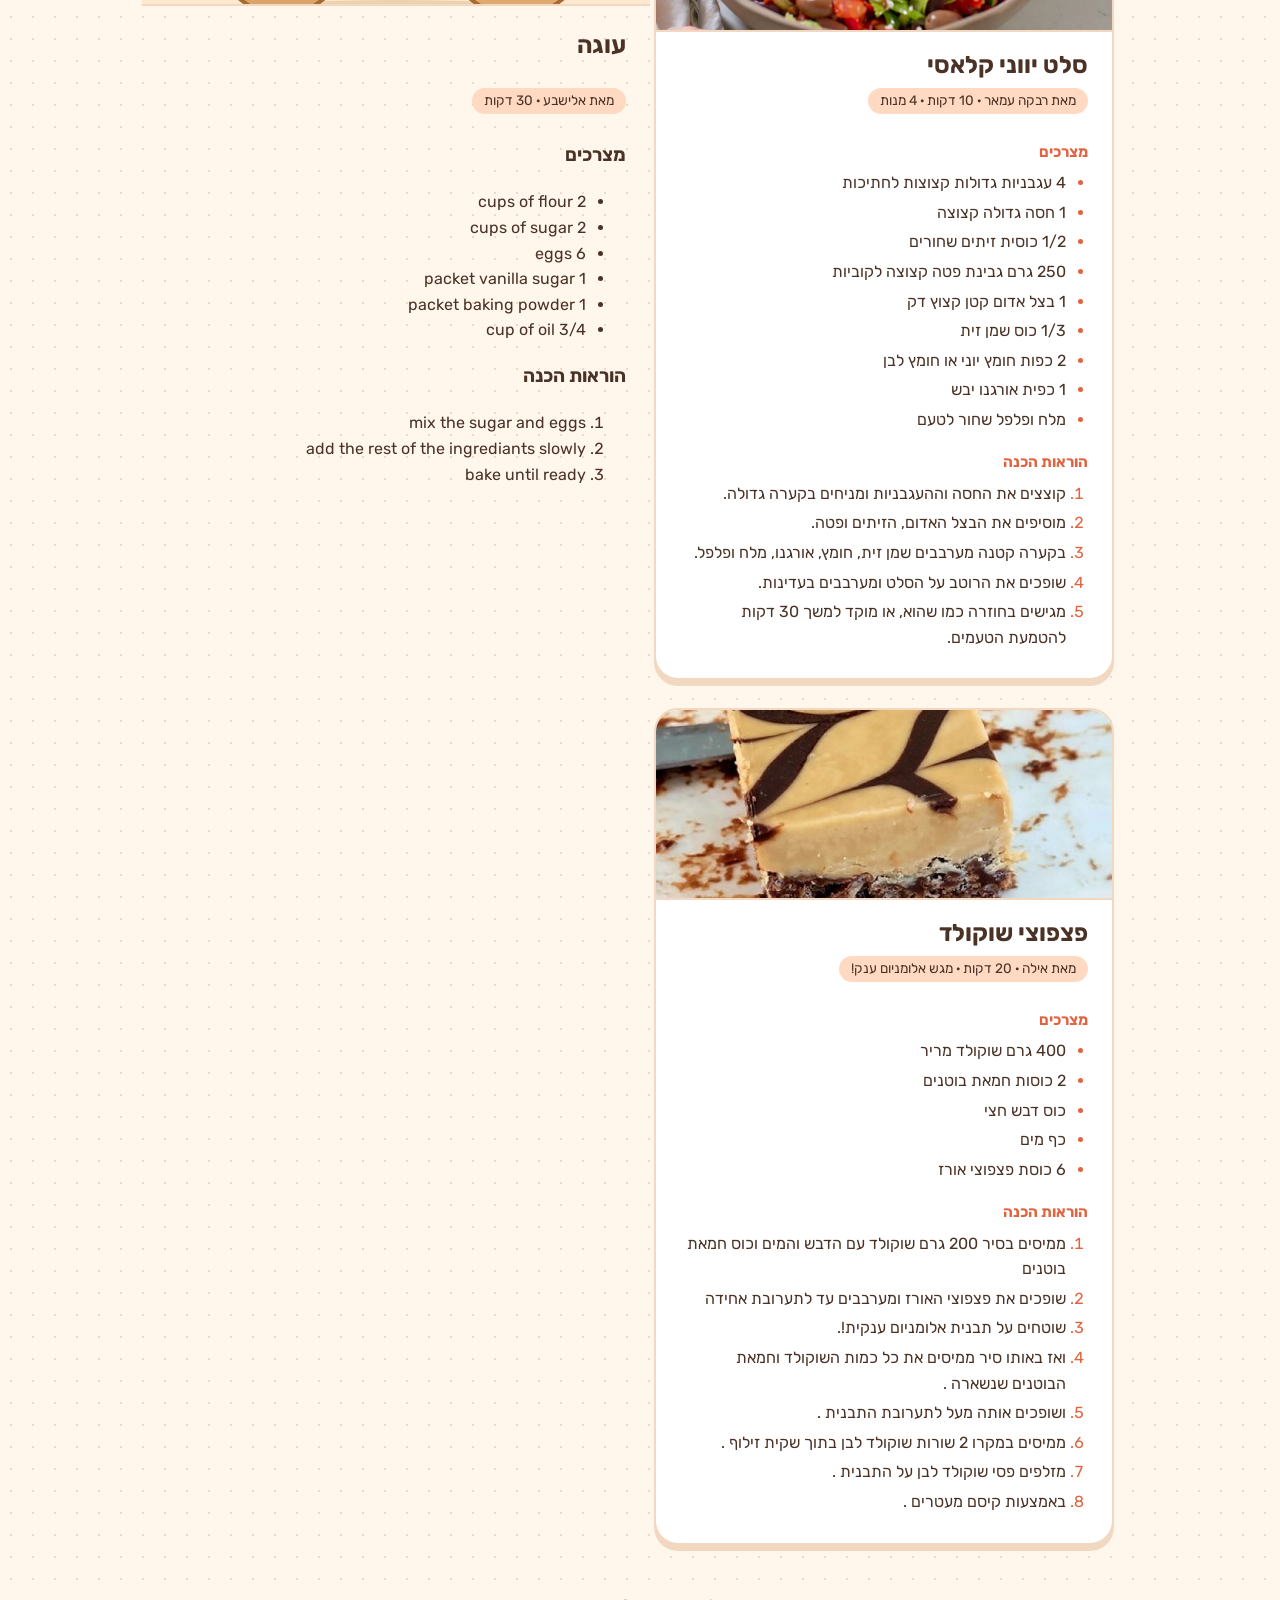
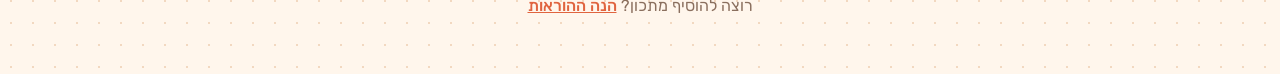
==== commit da12cd0c: "Merge pull request #22 from Esti1234/recipe/ayala-recipe recipe Chocolate chips" ====
--- a/index.html
+++ b/index.html
@@ -136,29 +136,40 @@
           <li>bake until ready</li>
         </ol>
       </article>
+
+
+      <article class="recipe" id="recipe-miri-chocolate-souffle">
+        <img class="recipe-img" src="images/recipe-ayala.jpg" alt="פצפוצי שוקולד חמאת בוטנים">
+
+        <h2>פצפוצי שוקולד </h2>
+        <p class="meta">מאת אילה · 20 דקות · מגש אלומניום ענק! </p>
+
+        <h3>מצרכים</h3>
+        <ul>
+          <li>400 גרם שוקולד מריר</li>
+          <li>2 כוסות חמאת בוטנים</li>
+          <li> כוס דבש חצי </li>
+          <li>כף מים </li>
+          <li>6 כוסת פצפוצי אורז</li>
         
-        <article class="recipe" id="recipe-avital-cream-mousse-cake" dir="rtl">
-  <img class="recipe-img" src="https://yifaty.co.il/wp-content/uploads/2017/08/p-185.jpg" alt="עוגת מוס שמנת ושוקולד">
-  <h2>עוגת מוס שמנת</h2>
-  <p class="meta">מאת אביטל · תבנית 24</p>
+        </ul>
 
-  <h3>מצרכים</h3>
-  <ul>
-    <li><strong>ספוג שוקולד:</strong> 5 ביצים, 3/4 כוס סוכר, 1 חבילה של אינסטנט פודינג שוקולד בלגי.</li>
-    <li><strong>מילוי השמנת:</strong> 5 גרם ג'לטין – 25 מ"ל מים (3 כפות מים), 500 גרם שמנת מתוקה, 2 גביעים של שמנת חמוצה 15%, 100 גרם שוקולד לבן מומס, 2 כפות שטוחות פודינג וניל, חצי כוס סוכר (לחובבי המתוק אפשר 3/4 כוס), 2 שקיות סוכר וניל.</li>
-    <li><strong>גנאש:</strong> 150 גרם שוקולד חלב בטעם פרלין אם לא מצאתם שוקולד זה ניתן להשתמש בשוקולד חלב רגיל<br>(ולהוסיף כף מחית נוגט), 120 מ"ל שמנת מתוקה, כף דבש.</li>
-  </ul>
+        <h3>הוראות הכנה</h3>
+        <ol>
+          <li>ממיסים בסיר 200 גרם שוקולד עם הדבש והמים וכוס חמאת בוטנים</li>
+          <li>שופכים את פצפוצי האורז ומערבבים עד לתערובת אחידה</li>
+          <li>שוטחים על תבנית אלומניום ענקית!.</li>
+          <li>ואז באותו סיר ממיסים את כל כמות השוקולד וחמאת הבוטנים שנשארה .</li>
+          <li>ושופכים אותה מעל לתערובת התבנית  .</li>
+          <li>ממיסים במקרו 2 שורות שוקולד לבן בתוך שקית זילוף .</li>
+          <li>מזלפים פסי שוקולד לבן על התבנית  .</li>
+          <li>באמצעות קיסם מעטרים  .</li>
+        </ol>
+      </article>
 
-  <h3>הוראות הכנה</h3>
-  <ol>
-    <li><strong>ספוג שוקולד:</strong> להקציף את הביצים שלמות עם הסוכר בערך 8 דקות. להוסיף את הפודינג, לערבב בתנועות עטיפה, ולאפות בחום 170 מעלות 20 דקות (הקיסם צריך לצאת יבש).</li>
-    <li><strong>מילוי שמנת:</strong> לערבב את הג'לטין והמים ולהניח בצד לספיגת נוזלים. להקציף את כל החומרים ביחד ללא הג'לטין 5 דקות רצוף. להמיס את הג'לטין (לא להרתיח) ולהוסיף למוס, לערבב היטב במיקסר עוד דקה. לשפוך את התערובת על ספוג השוקולד (לאחר שהצטנן היטב).</li>
-    <li><strong>גנאש:</strong> לערבב הכל ביחד ולשפוך מעל העוגה בזהירות.</li>
-  </ol>
-  <p>לצנן לילה במקרר.</p>
-</article>
-      
-    
+
+
+
       <!-- 👇 כרטיסים חדשים נכנסים מעל השורה הזאת. אל תמחקו אותה. -->
     </section>
   </main>
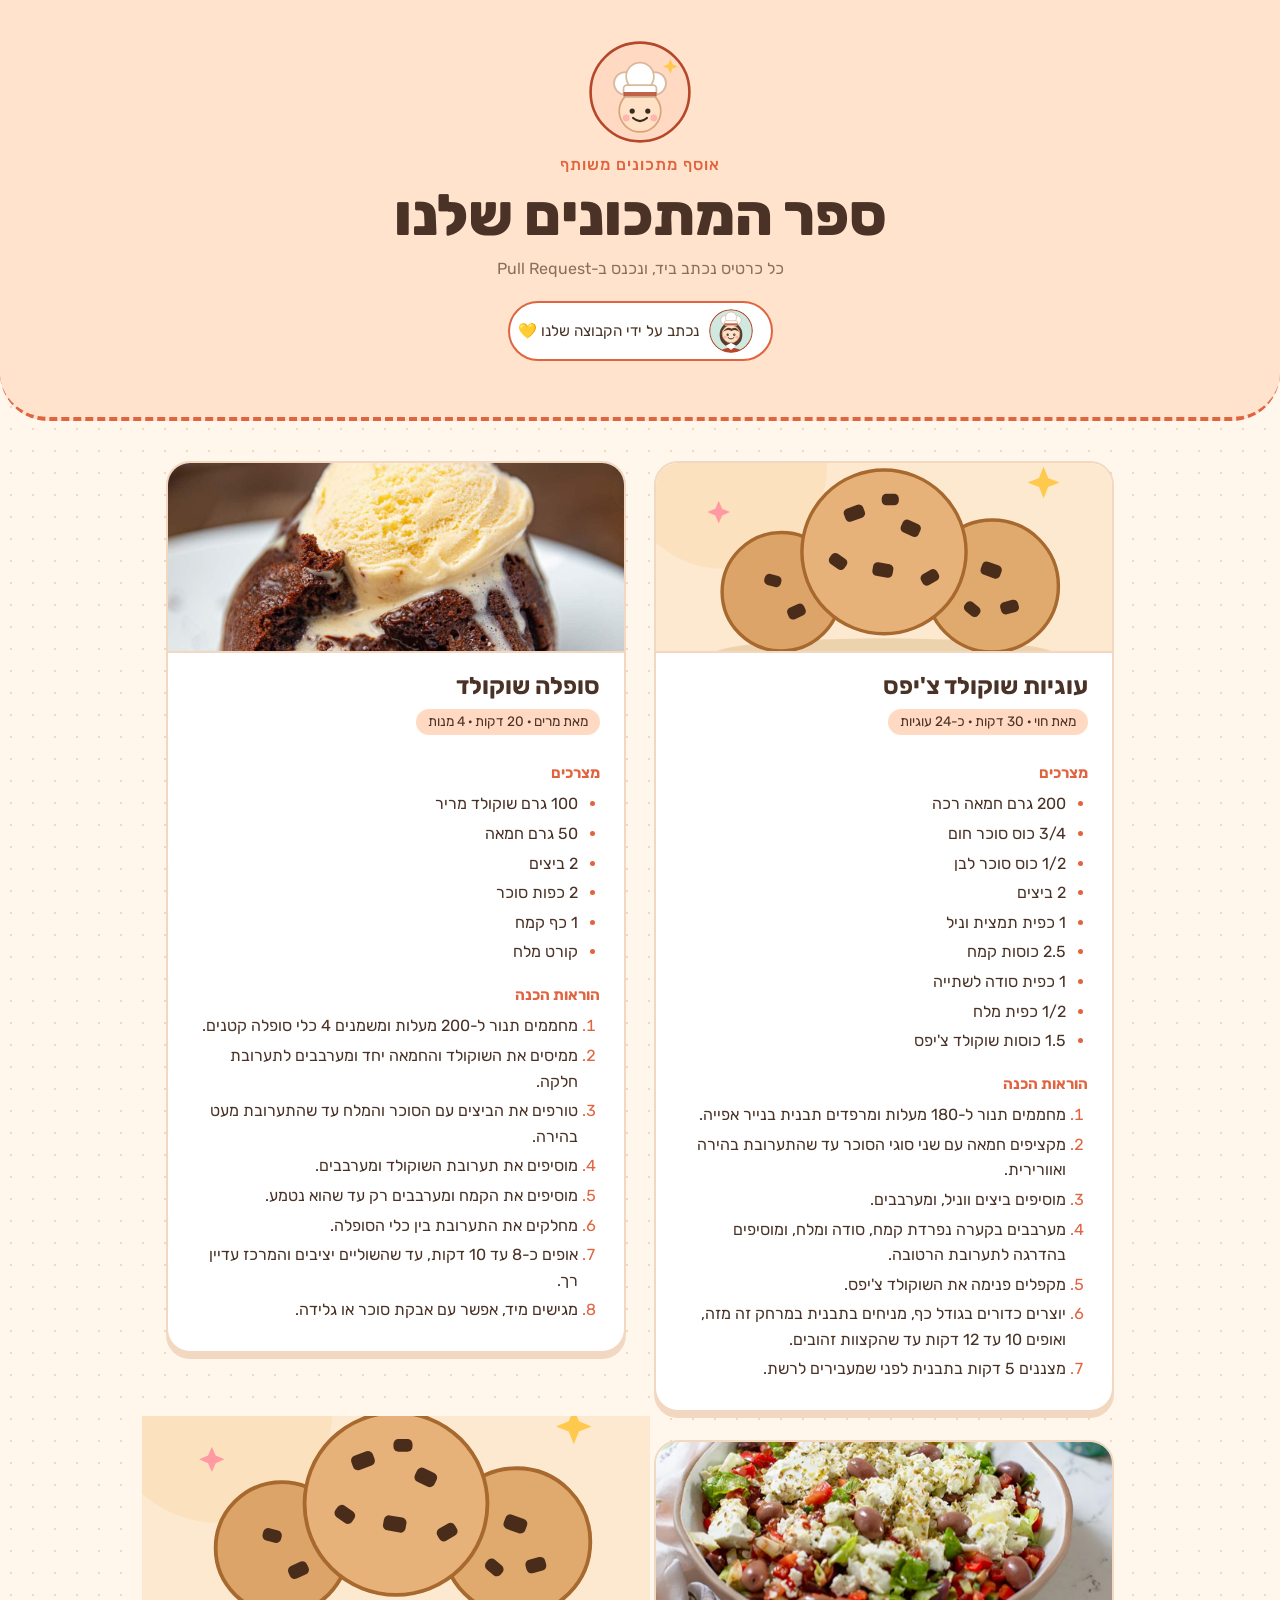
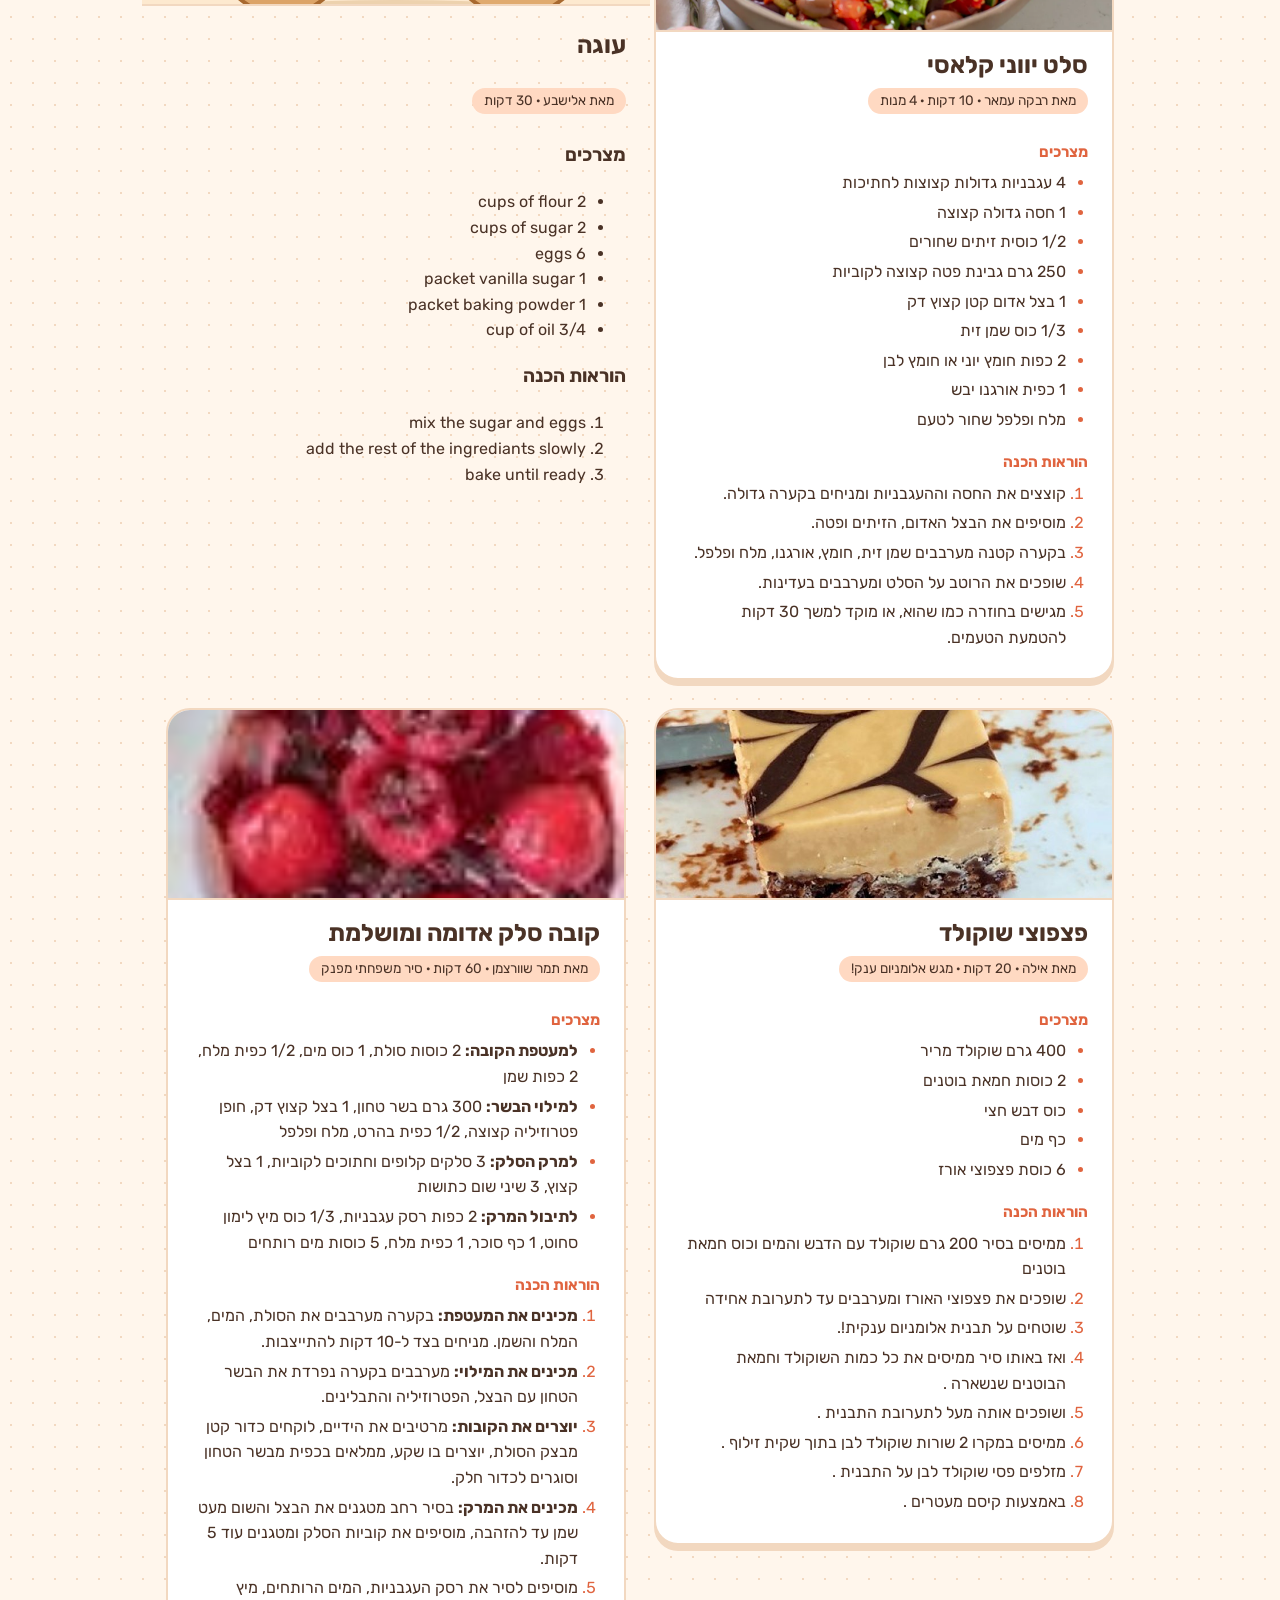
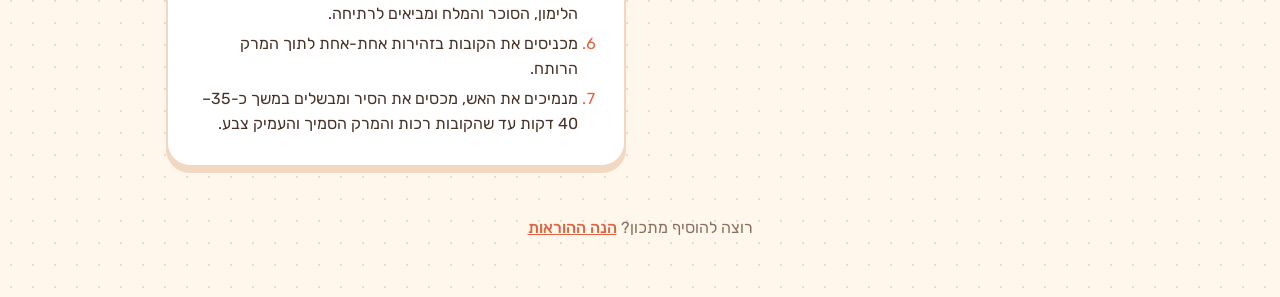
==== commit 8cdb04c8: "Merge pull request #23 from Esti1234/recipe/tamar-kube-recipe Recipe/tamar kube recipe" ====
--- a/index.html
+++ b/index.html
@@ -138,7 +138,7 @@
       </article>
 
 
-      <article class="recipe" id="recipe-miri-chocolate-souffle">
+      <article class="recipe" id="recipe-ayala-chocolate chips">
         <img class="recipe-img" src="images/recipe-ayala.jpg" alt="פצפוצי שוקולד חמאת בוטנים">
 
         <h2>פצפוצי שוקולד </h2>
@@ -168,6 +168,31 @@
       </article>
 
 
+       <article class="recipe" id="recipe-tamar-kube">
+        <img class="recipe-img" src="images/recipe tamar.jpg" alt="פצפוצי שוקולד חמאת בוטנים">
+
+     <h2>קובה סלק אדומה ומושלמת</h2>
+<p class="meta">מאת תמר שוורצמן · 60 דקות · סיר משפחתי מפנק</p>
+
+<h3>מצרכים</h3>
+<ul>
+  <li><b>למעטפת הקובה:</b> 2 כוסות סולת, 1 כוס מים, 1/2 כפית מלח, 2 כפות שמן</li>
+  <li><b>למילוי הבשר:</b> 300 גרם בשר טחון, 1 בצל קצוץ דק, חופן פטרוזיליה קצוצה, 1/2 כפית בהרט, מלח ופלפל</li>
+  <li><b>למרק הסלק:</b> 3 סלקים קלופים וחתוכים לקוביות, 1 בצל קצוץ, 3 שיני שום כתושות</li>
+  <li><b>לתיבול המרק:</b> 2 כפות רסק עגבניות, 1/3 כוס מיץ לימון סחוט, 1 כף סוכר, 1 כפית מלח, 5 כוסות מים רותחים</li>
+</ul>
+
+<h3>הוראות הכנה</h3>
+<ol>
+  <li><b>מכינים את המעטפת:</b> בקערה מערבבים את הסולת, המים, המלח והשמן. מניחים בצד ל-10 דקות להתייצבות.</li>
+  <li><b>מכינים את המילוי:</b> מערבבים בקערה נפרדת את הבשר הטחון עם הבצל, הפטרוזיליה והתבלינים.</li>
+  <li><b>יוצרים את הקובות:</b> מרטיבים את הידיים, לוקחים כדור קטן מבצק הסולת, יוצרים בו שקע, ממלאים בכפית מבשר הטחון וסוגרים לכדור חלק.</li>
+  <li><b>מכינים את המרק:</b> בסיר רחב מטגנים את הבצל והשום מעט שמן עד להזהבה, מוסיפים את קוביות הסלק ומטגנים עוד 5 דקות.</li>
+  <li>מוסיפים לסיר את רסק העגבניות, המים הרותחים, מיץ הלימון, הסוכר והמלח ומביאים לרתיחה.</li>
+  <li>מכניסים את הקובות בזהירות אחת-אחת לתוך המרק הרותח.</li>
+  <li>מנמיכים את האש, מכסים את הסיר ומבשלים במשך כ-35–40 דקות עד שהקובות רכות והמרק הסמיך והעמיק צבע.</li>
+</ol>
+</article>
 
 
       <!-- 👇 כרטיסים חדשים נכנסים מעל השורה הזאת. אל תמחקו אותה. -->
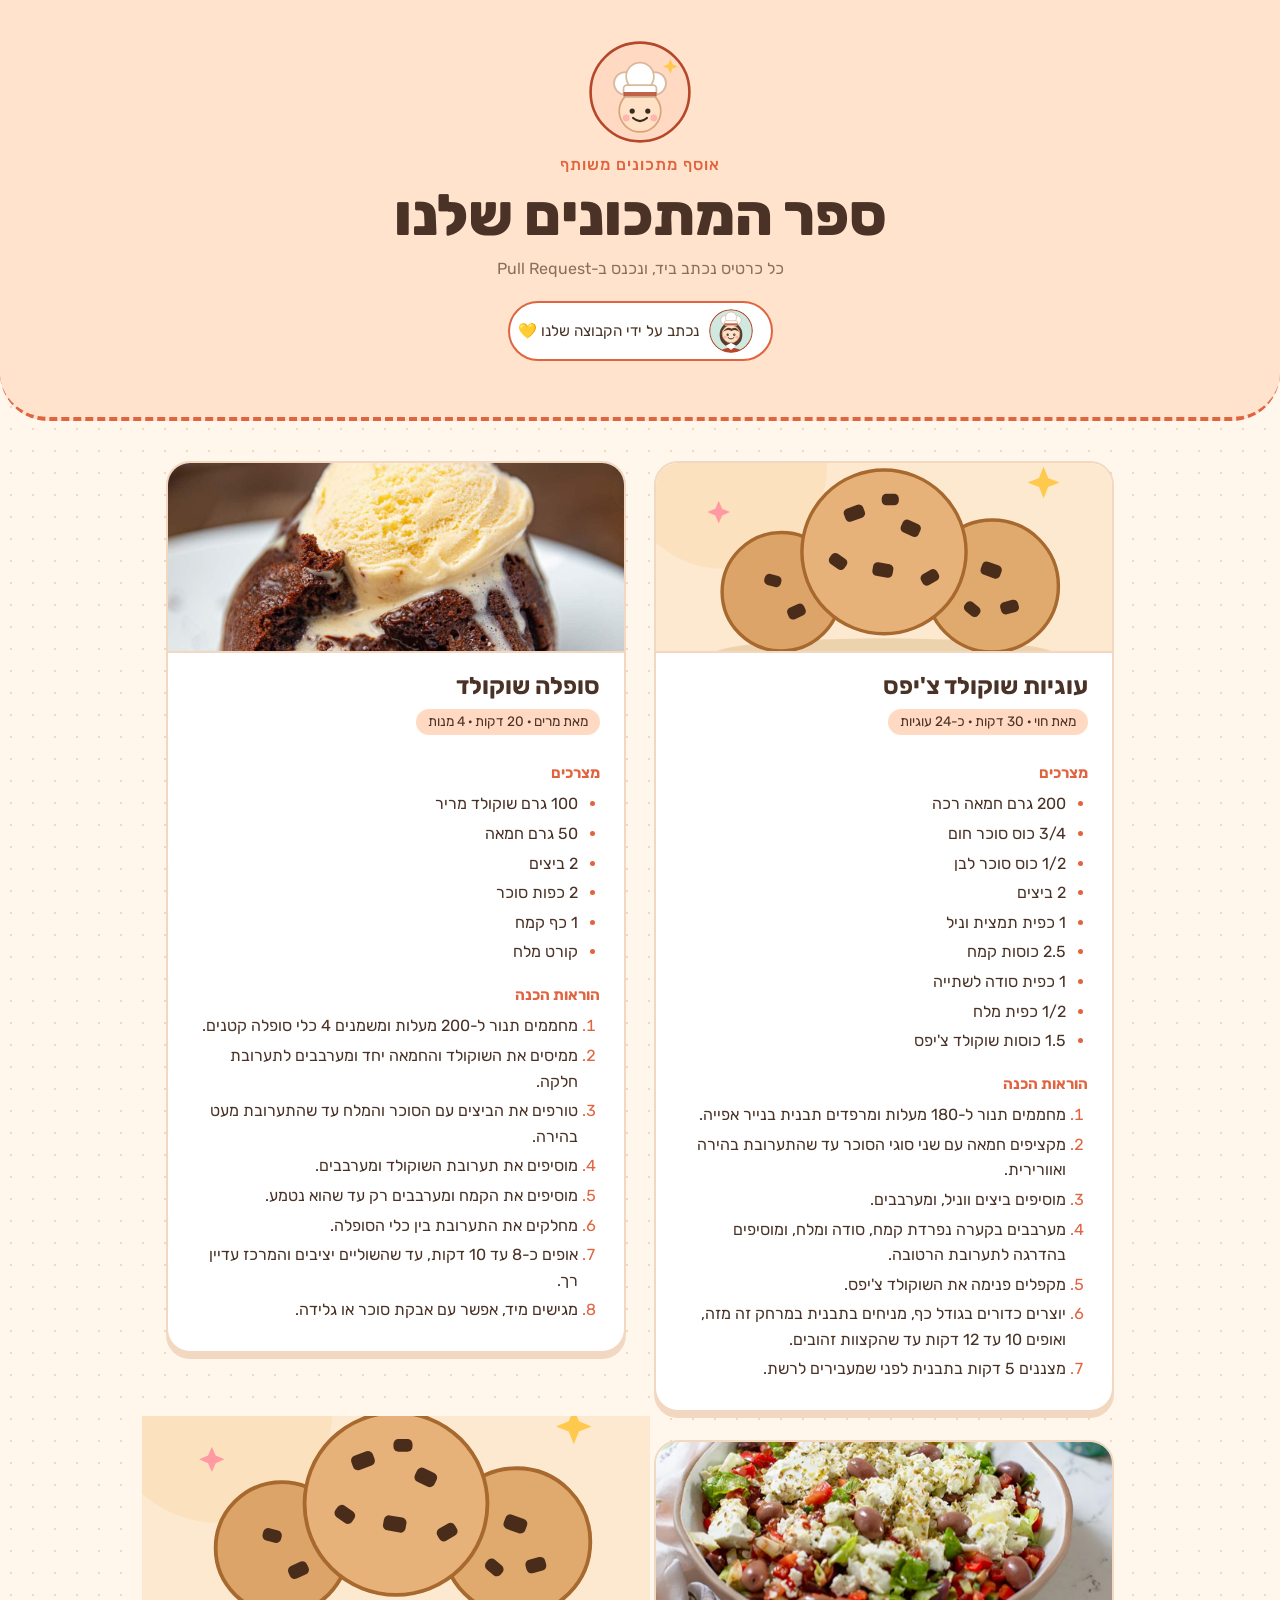
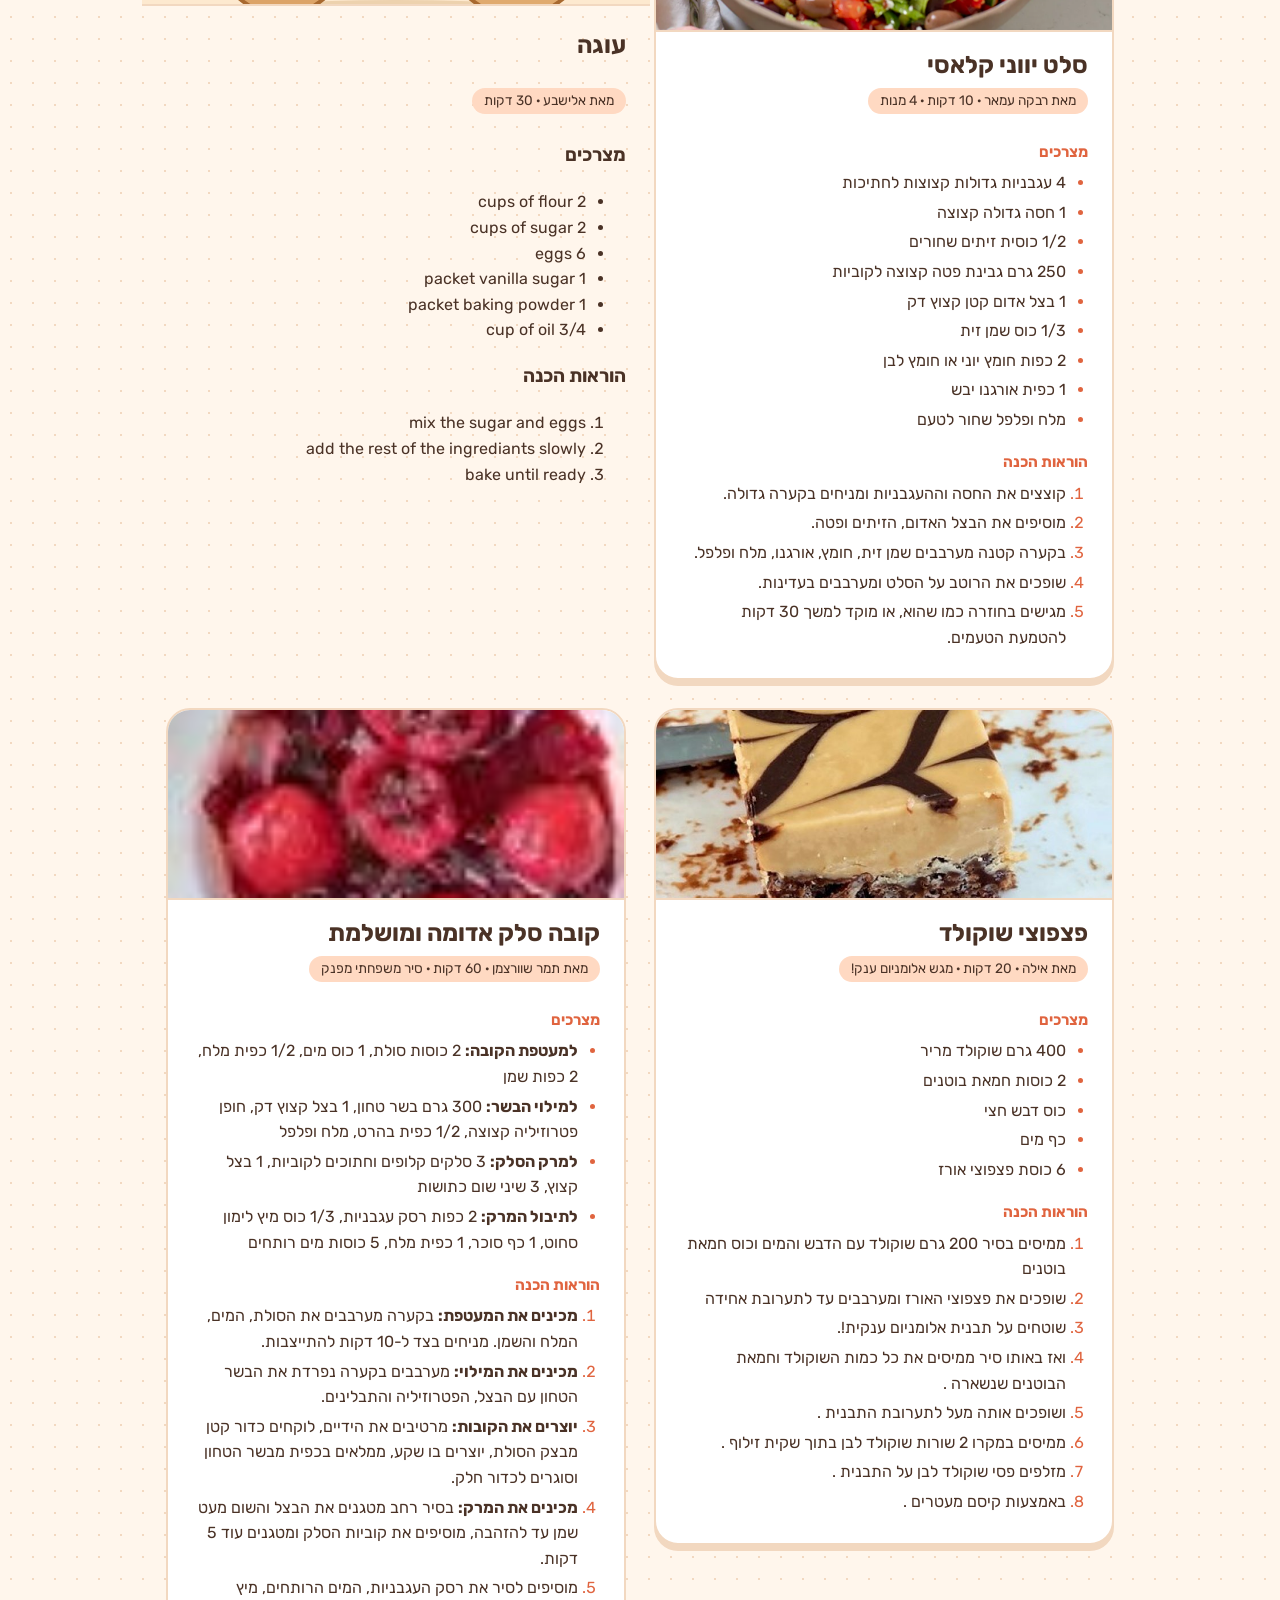
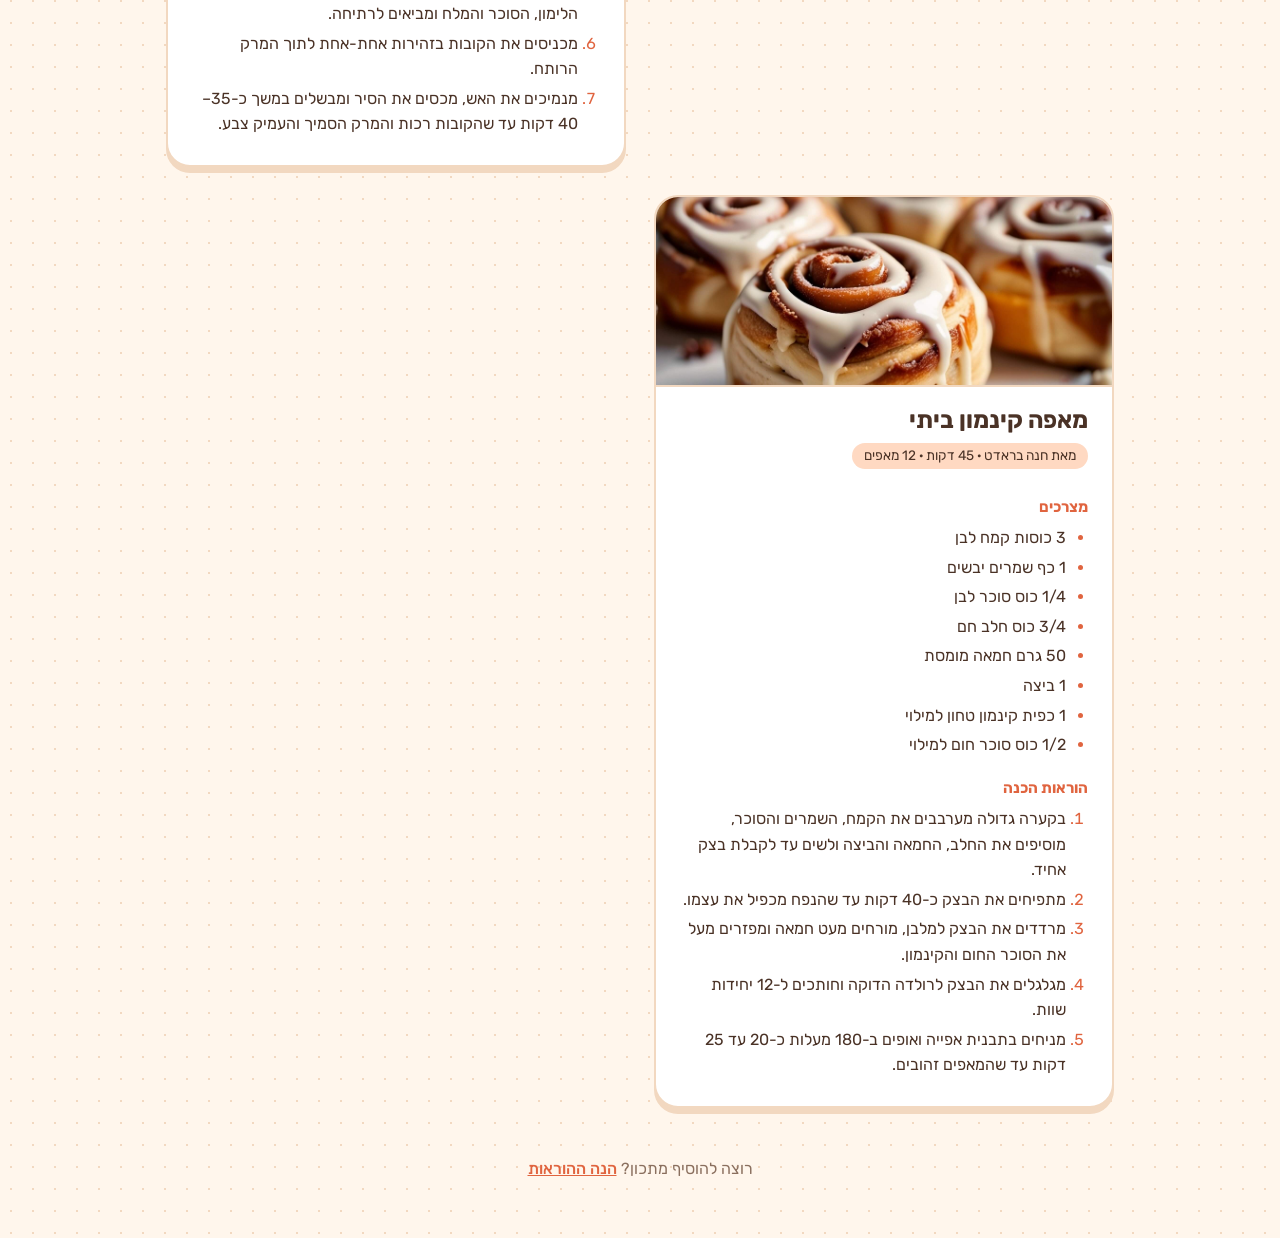
==== commit 944068ea: "Merge c2cfaf262ed25eabf05dc75f455824d458e0e10f into 8cdb04c8b17bc656d1ca185222280b8451683b94" ====
--- a/index.html
+++ b/index.html
@@ -196,6 +196,32 @@
 
 
       <!-- 👇 כרטיסים חדשים נכנסים מעל השורה הזאת. אל תמחקו אותה. -->
+      <article class="recipe" id="recipe-chana-cinnamon-buns">
+        <img class="recipe-img" src="images/cinnamon-buns.jpg" alt="מאפי קינמון חמים וזהובים">
+        <h2>מאפה קינמון ביתי</h2>
+        <p class="meta">מאת חנה בראדט · 45 דקות · 12 מאפים</p>
+
+        <h3>מצרכים</h3>
+        <ul>
+          <li>3 כוסות קמח לבן</li>
+          <li>1 כף שמרים יבשים</li>
+          <li>1/4 כוס סוכר לבן</li>
+          <li>3/4 כוס חלב חם</li>
+          <li>50 גרם חמאה מומסת</li>
+          <li>1 ביצה</li>
+          <li>1 כפית קינמון טחון למילוי</li>
+          <li>1/2 כוס סוכר חום למילוי</li>
+        </ul>
+
+        <h3>הוראות הכנה</h3>
+        <ol>
+          <li>בקערה גדולה מערבבים את הקמח, השמרים והסוכר, מוסיפים את החלב, החמאה והביצה ולשים עד לקבלת בצק אחיד.</li>
+          <li>מתפיחים את הבצק כ-40 דקות עד שהנפח מכפיל את עצמו.</li>
+          <li>מרדדים את הבצק למלבן, מורחים מעט חמאה ומפזרים מעל את הסוכר החום והקינמון.</li>
+          <li>מגלגלים את הבצק לרולדה הדוקה וחותכים ל-12 יחידות שוות.</li>
+          <li>מניחים בתבנית אפייה ואופים ב-180 מעלות כ-20 עד 25 דקות עד שהמאפים זהובים.</li>
+        </ol>
+      </article>
     </section>
   </main>
 
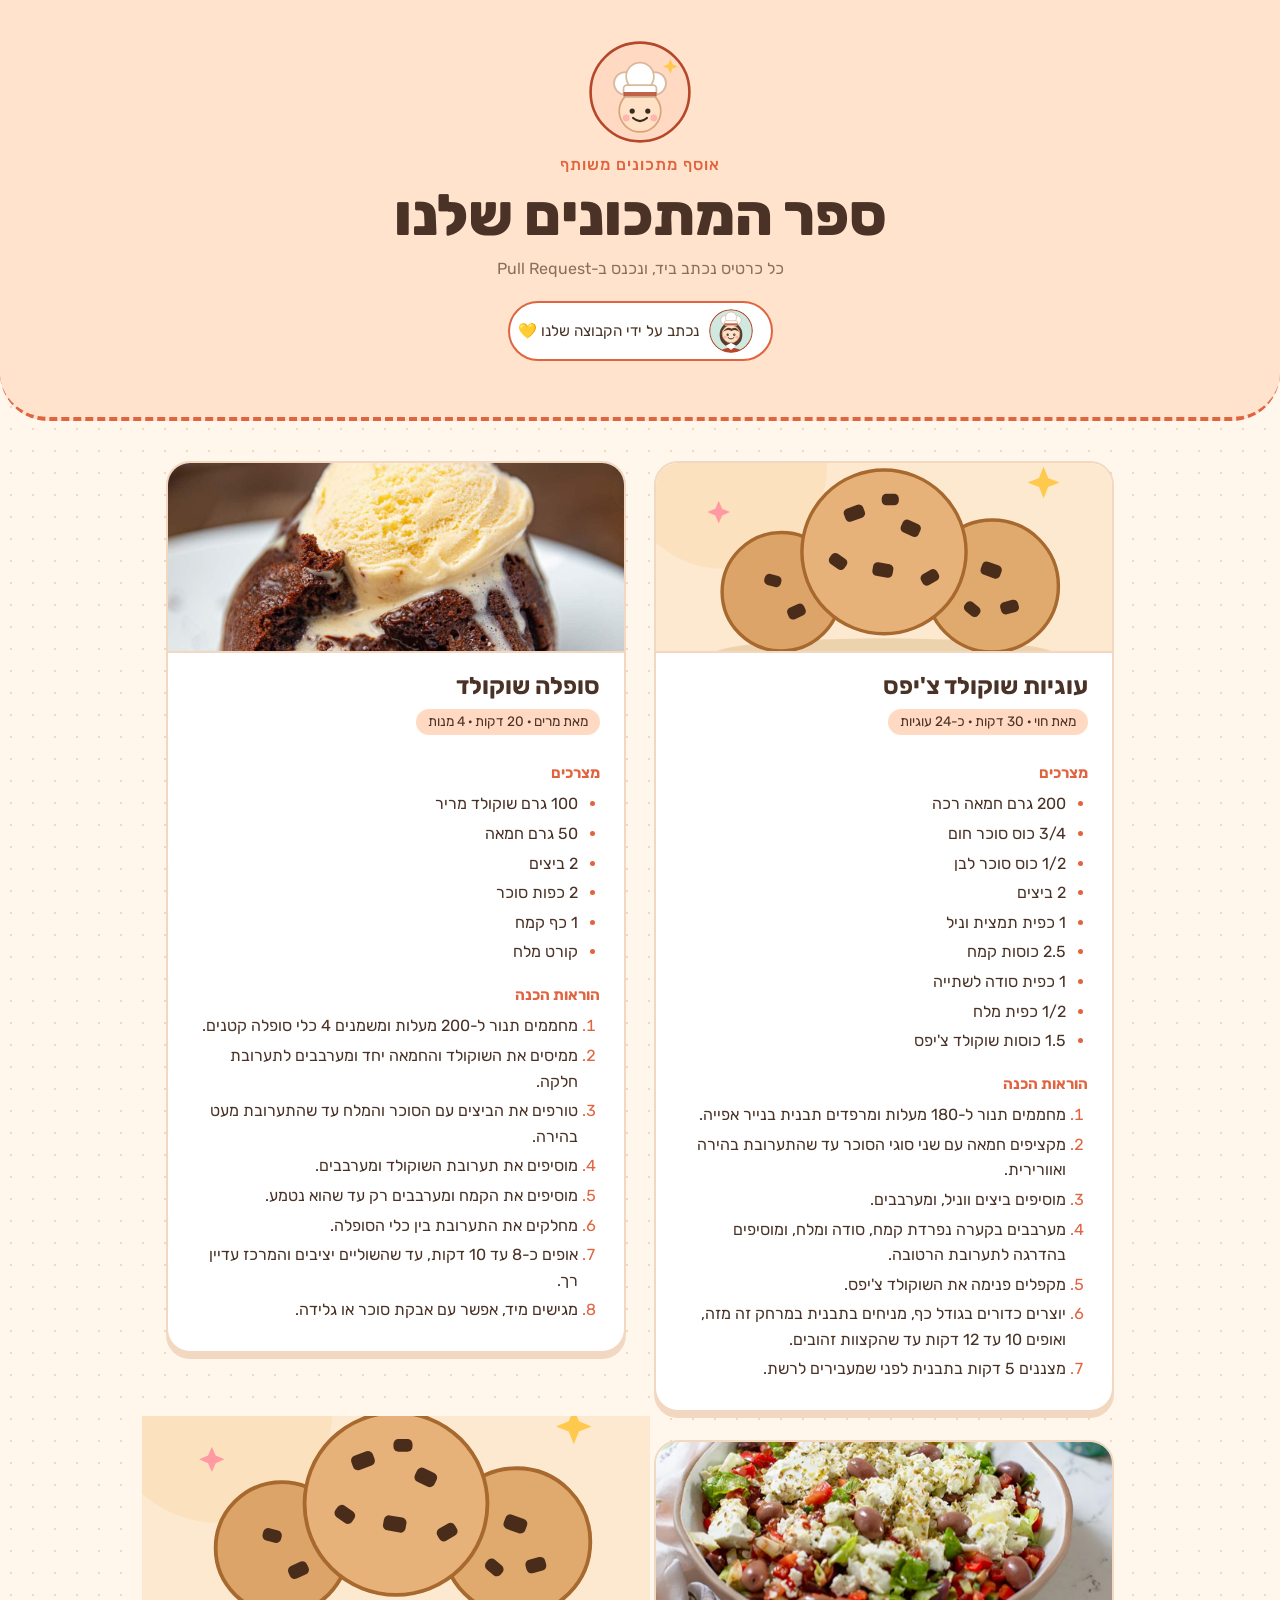
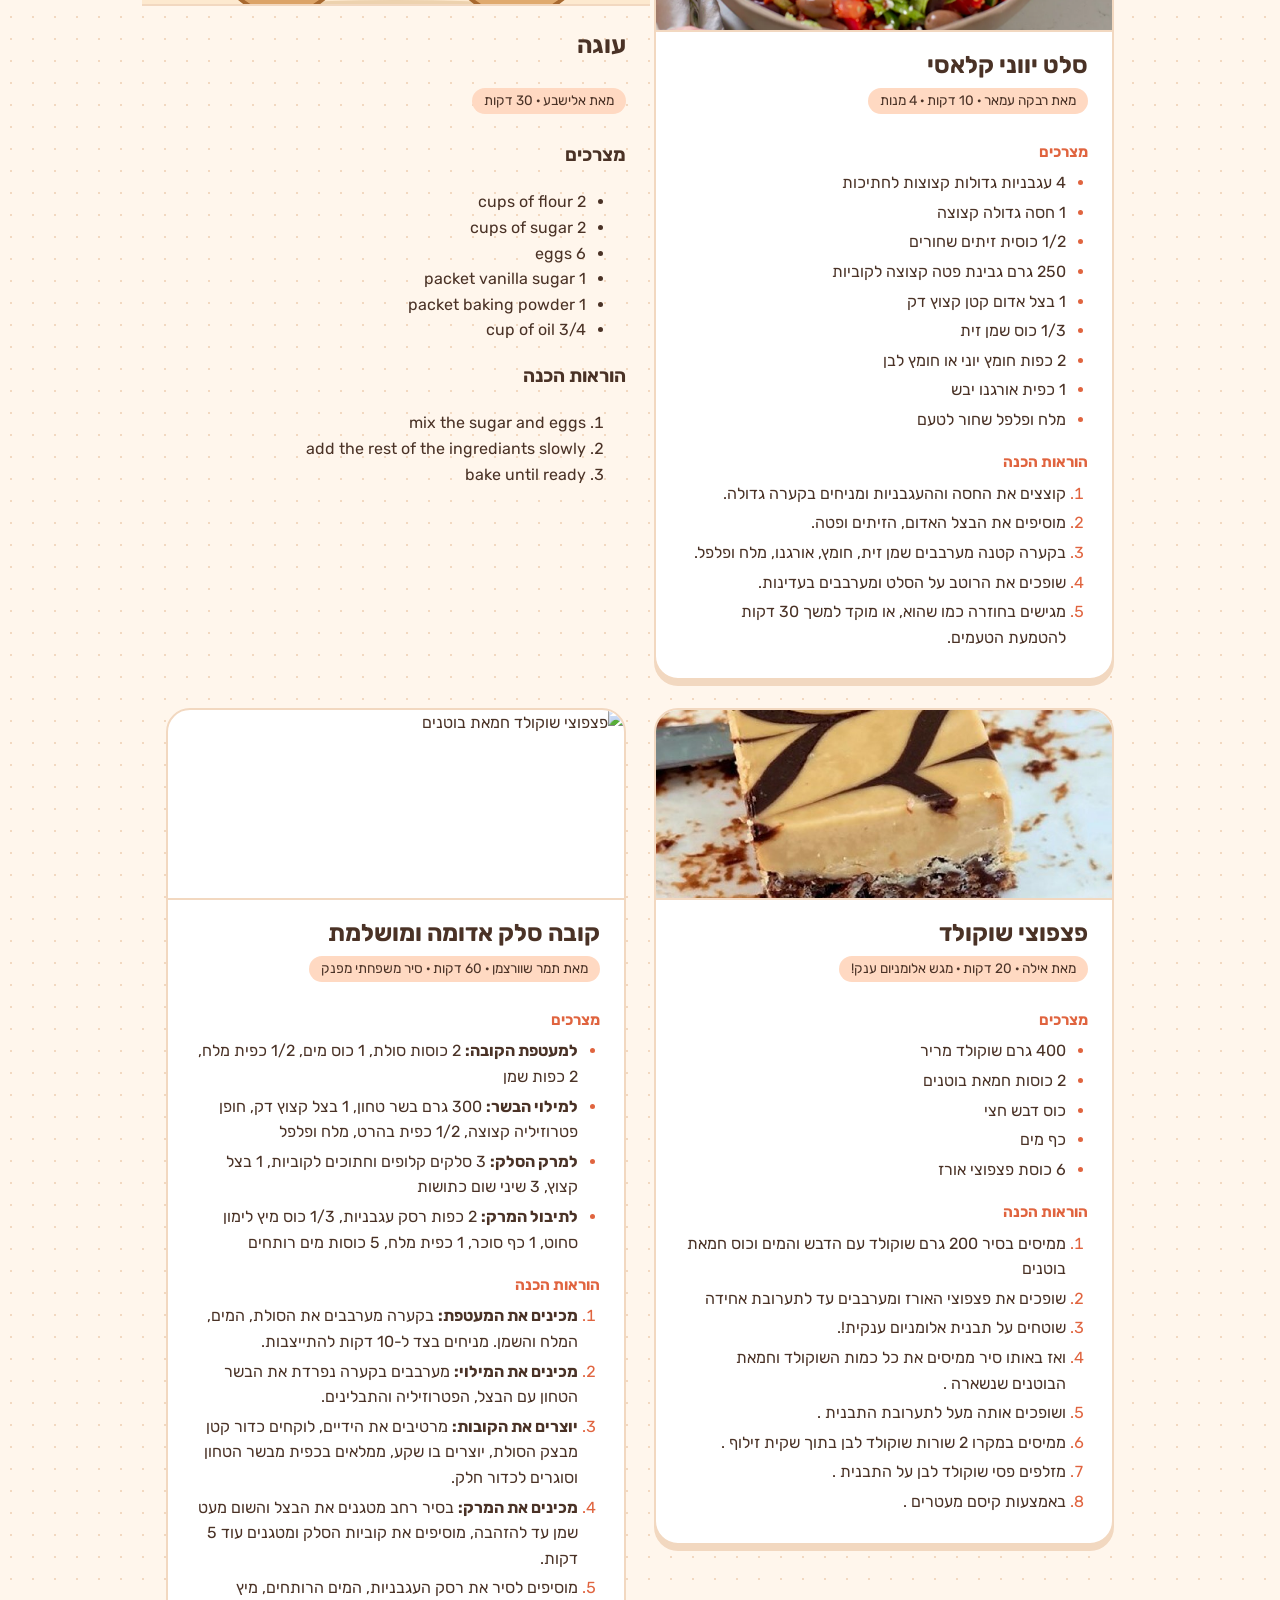
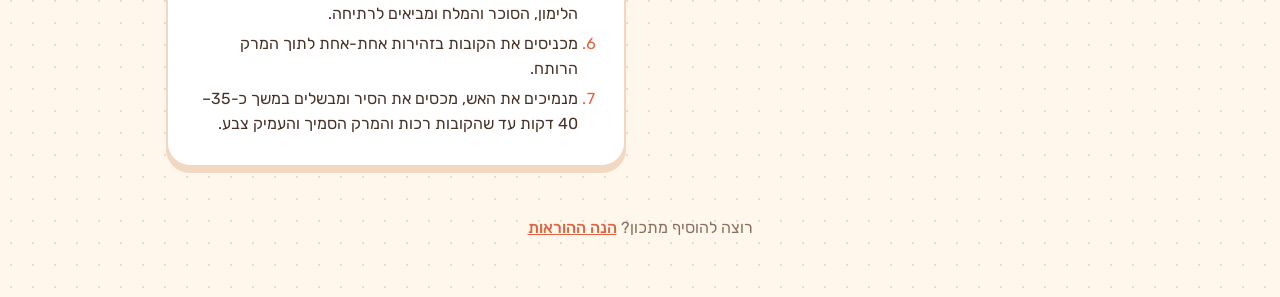
==== commit 089a2c95: "Fix id format and image src paths" ====
--- a/index.html
+++ b/index.html
@@ -138,7 +138,7 @@
       </article>
 
 
-      <article class="recipe" id="recipe-ayala-chocolate chips">
+      <article class="recipe" id="recipe-ayala-chocolate-chips">
         <img class="recipe-img" src="images/recipe-ayala.jpg" alt="פצפוצי שוקולד חמאת בוטנים">
 
         <h2>פצפוצי שוקולד </h2>
@@ -169,7 +169,7 @@
 
 
        <article class="recipe" id="recipe-tamar-kube">
-        <img class="recipe-img" src="images/recipe tamar.jpg" alt="פצפוצי שוקולד חמאת בוטנים">
+        <img class="recipe-img" src="images/recipe-tamar.jpg" alt="פצפוצי שוקולד חמאת בוטנים">
 
      <h2>קובה סלק אדומה ומושלמת</h2>
 <p class="meta">מאת תמר שוורצמן · 60 דקות · סיר משפחתי מפנק</p>
@@ -196,32 +196,6 @@
 
 
       <!-- 👇 כרטיסים חדשים נכנסים מעל השורה הזאת. אל תמחקו אותה. -->
-      <article class="recipe" id="recipe-chana-cinnamon-buns">
-        <img class="recipe-img" src="images/cinnamon-buns.jpg" alt="מאפי קינמון חמים וזהובים">
-        <h2>מאפה קינמון ביתי</h2>
-        <p class="meta">מאת חנה בראדט · 45 דקות · 12 מאפים</p>
-
-        <h3>מצרכים</h3>
-        <ul>
-          <li>3 כוסות קמח לבן</li>
-          <li>1 כף שמרים יבשים</li>
-          <li>1/4 כוס סוכר לבן</li>
-          <li>3/4 כוס חלב חם</li>
-          <li>50 גרם חמאה מומסת</li>
-          <li>1 ביצה</li>
-          <li>1 כפית קינמון טחון למילוי</li>
-          <li>1/2 כוס סוכר חום למילוי</li>
-        </ul>
-
-        <h3>הוראות הכנה</h3>
-        <ol>
-          <li>בקערה גדולה מערבבים את הקמח, השמרים והסוכר, מוסיפים את החלב, החמאה והביצה ולשים עד לקבלת בצק אחיד.</li>
-          <li>מתפיחים את הבצק כ-40 דקות עד שהנפח מכפיל את עצמו.</li>
-          <li>מרדדים את הבצק למלבן, מורחים מעט חמאה ומפזרים מעל את הסוכר החום והקינמון.</li>
-          <li>מגלגלים את הבצק לרולדה הדוקה וחותכים ל-12 יחידות שוות.</li>
-          <li>מניחים בתבנית אפייה ואופים ב-180 מעלות כ-20 עד 25 דקות עד שהמאפים זהובים.</li>
-        </ol>
-      </article>
     </section>
   </main>
 
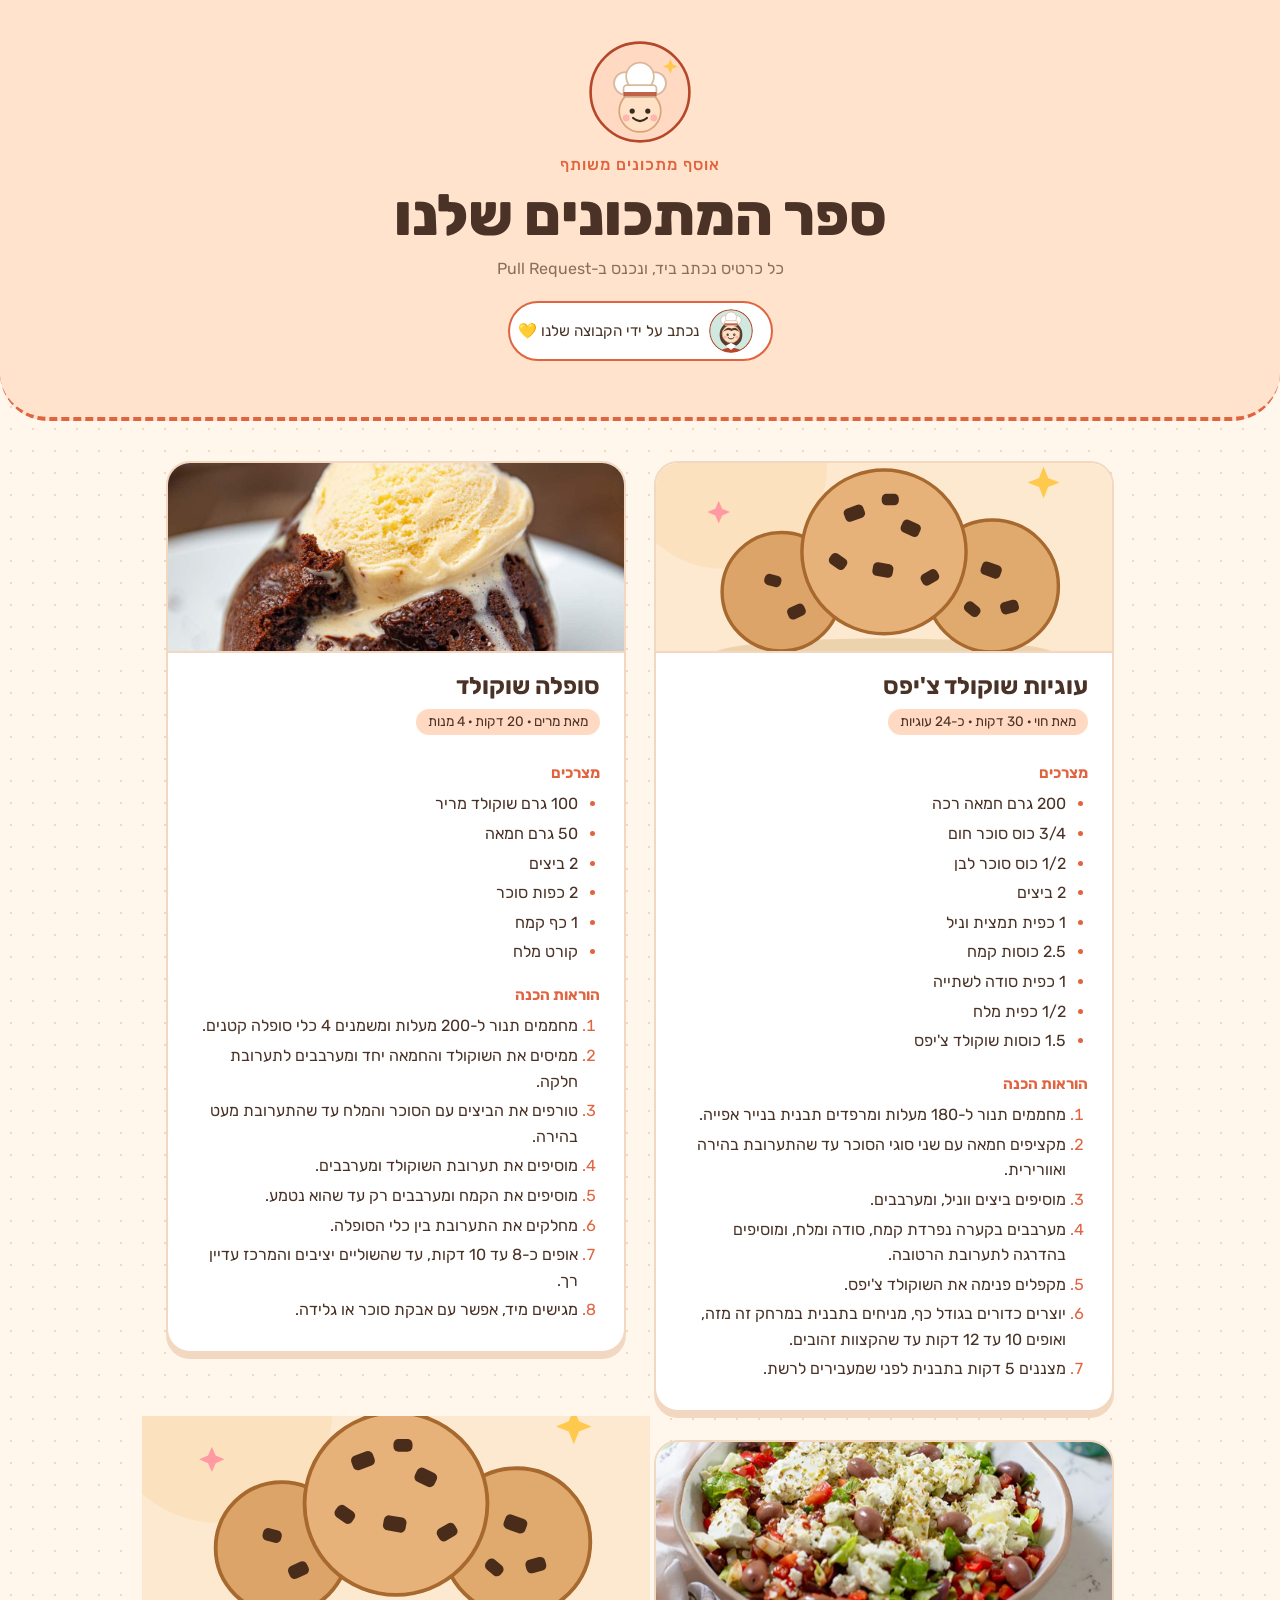
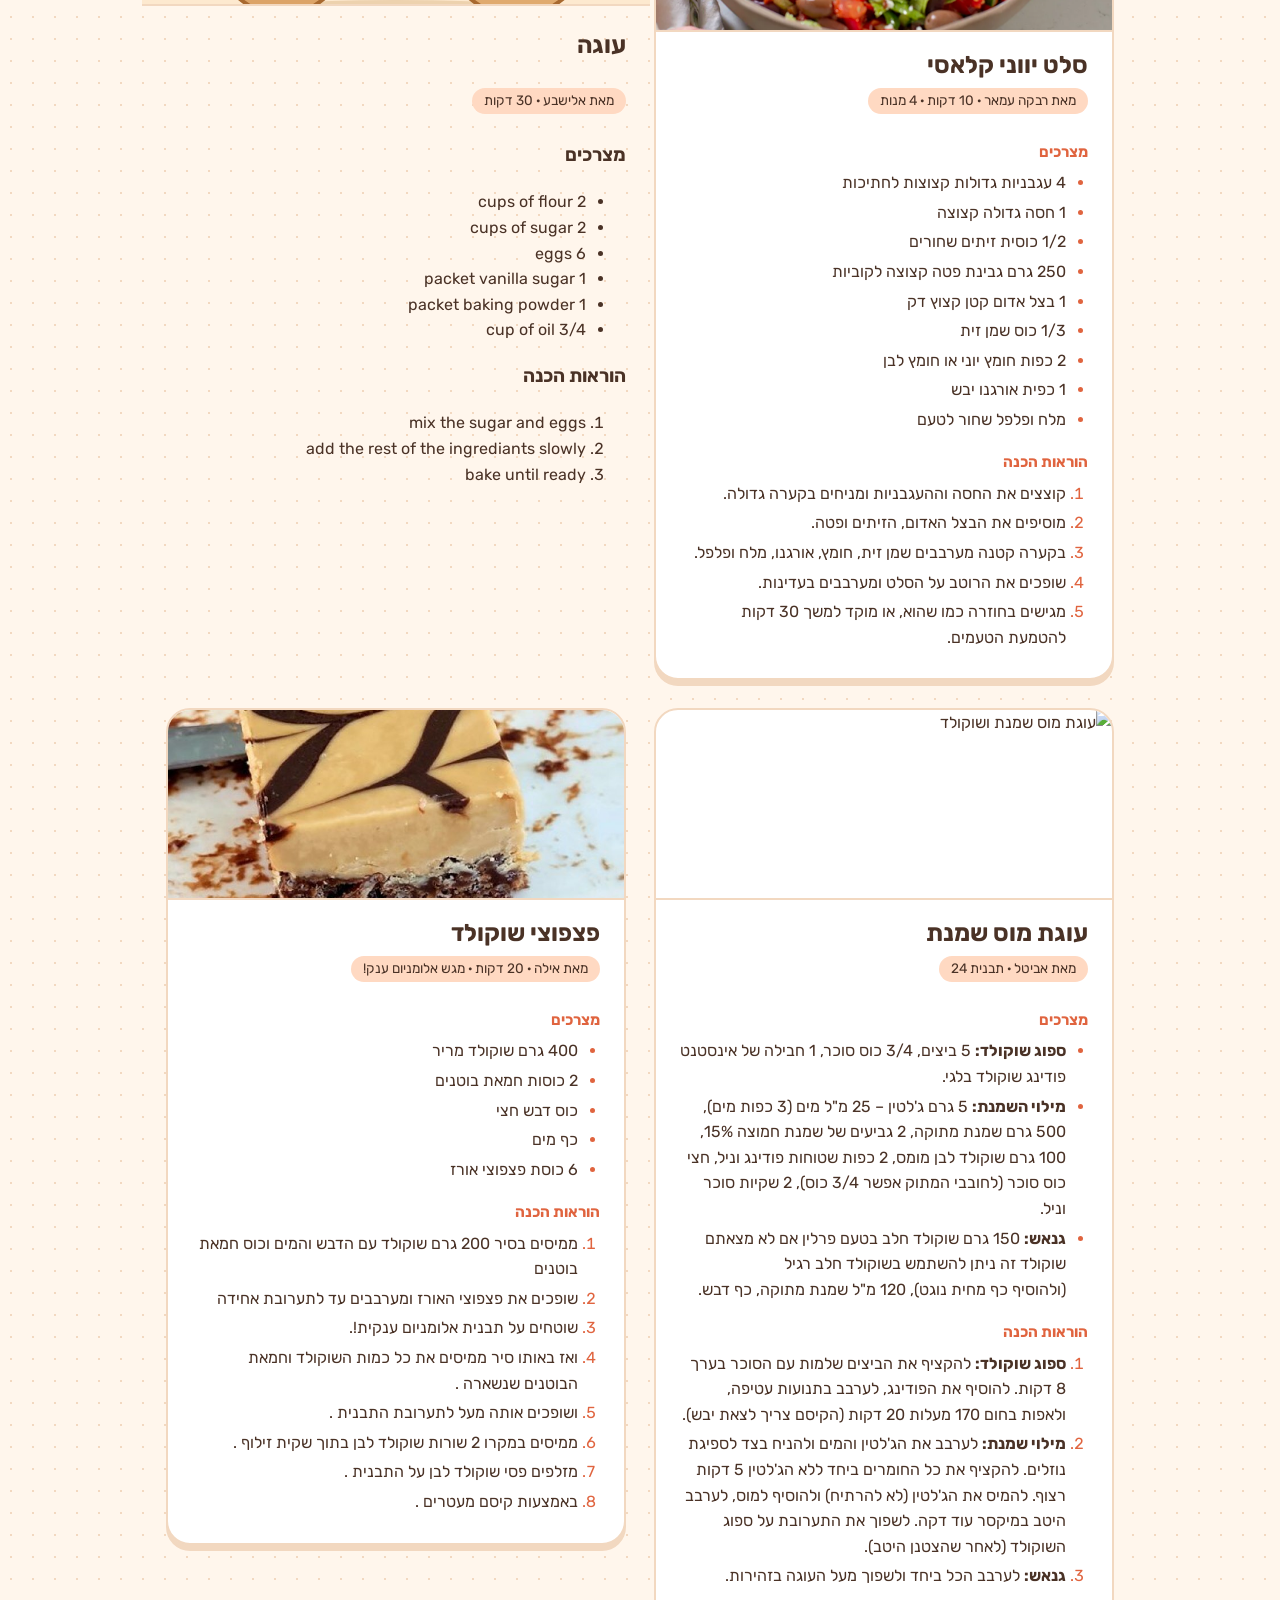
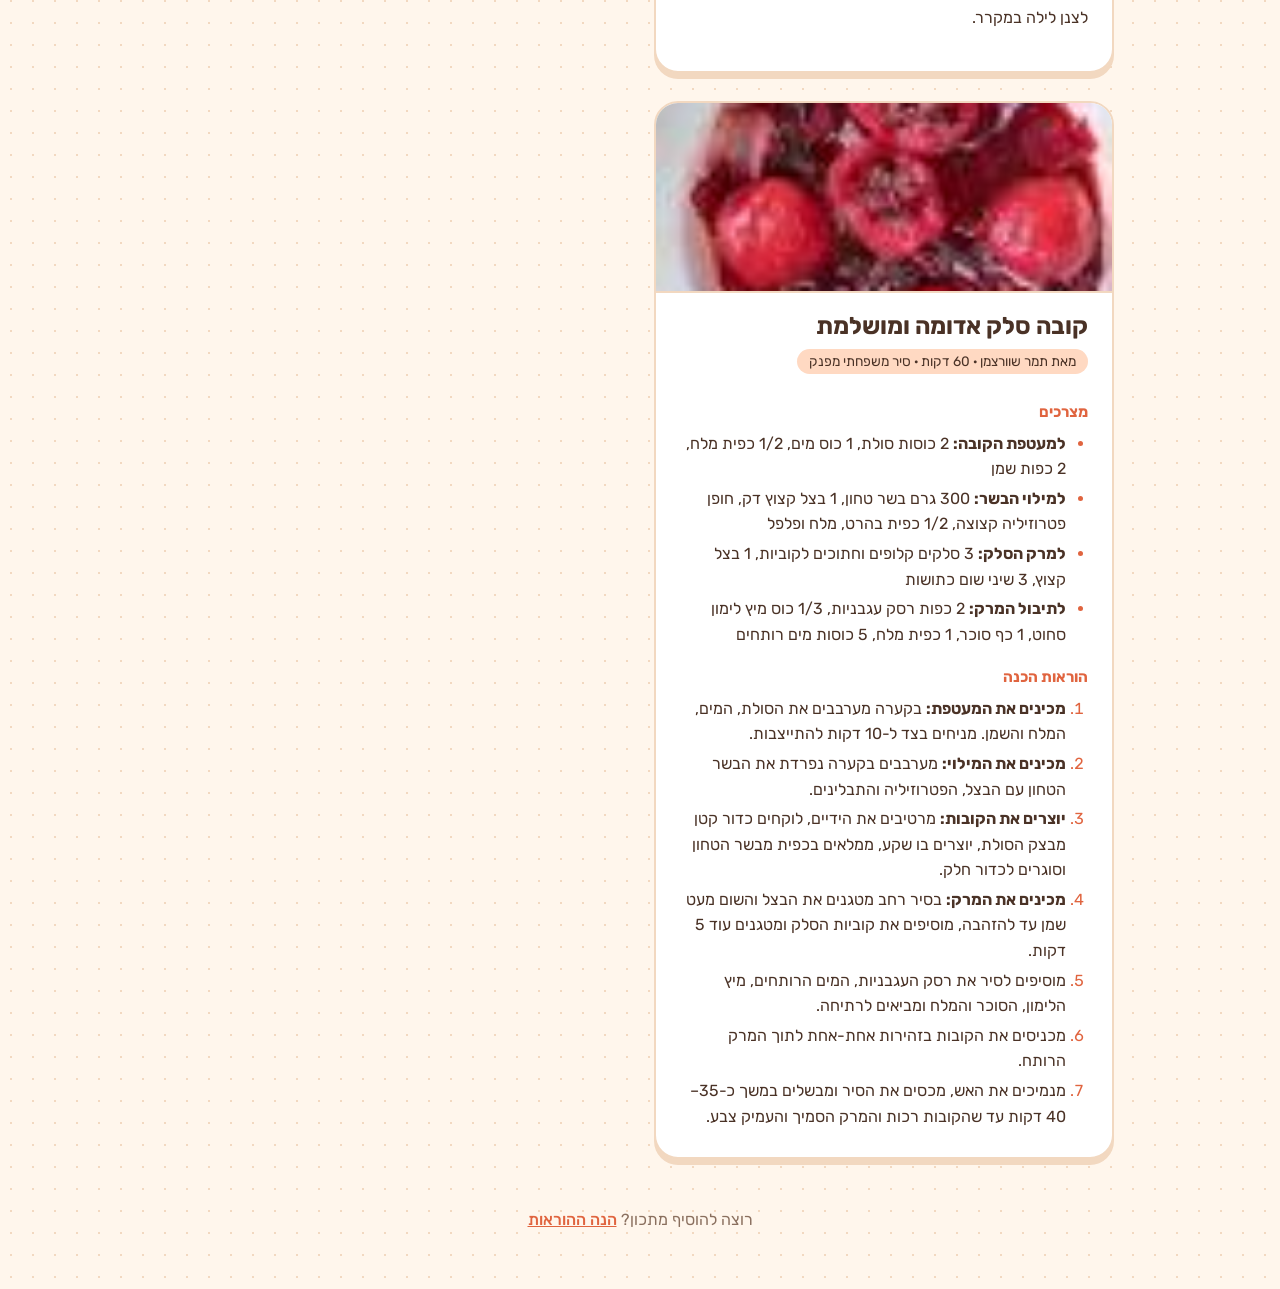
==== commit 20d4729f: "Merge branch 'main' into recipe/Avital" ====
--- a/index.html
+++ b/index.html
@@ -136,9 +136,32 @@
           <li>bake until ready</li>
         </ol>
       </article>
-
-
-      <article class="recipe" id="recipe-ayala-chocolate-chips">
+        
+        <article class="recipe" id="recipe-avital-cream-mousse-cake" dir="rtl">
+  <img class="recipe-img" src="https://yifaty.co.il/wp-content/uploads/2017/08/p-185.jpg" alt="עוגת מוס שמנת ושוקולד">
+  <h2>עוגת מוס שמנת</h2>
+  <p class="meta">מאת אביטל · תבנית 24</p>
+
+  <h3>מצרכים</h3>
+  <ul>
+    <li><strong>ספוג שוקולד:</strong> 5 ביצים, 3/4 כוס סוכר, 1 חבילה של אינסטנט פודינג שוקולד בלגי.</li>
+    <li><strong>מילוי השמנת:</strong> 5 גרם ג'לטין – 25 מ"ל מים (3 כפות מים), 500 גרם שמנת מתוקה, 2 גביעים של שמנת חמוצה 15%, 100 גרם שוקולד לבן מומס, 2 כפות שטוחות פודינג וניל, חצי כוס סוכר (לחובבי המתוק אפשר 3/4 כוס), 2 שקיות סוכר וניל.</li>
+    <li><strong>גנאש:</strong> 150 גרם שוקולד חלב בטעם פרלין אם לא מצאתם שוקולד זה ניתן להשתמש בשוקולד חלב רגיל<br>(ולהוסיף כף מחית נוגט), 120 מ"ל שמנת מתוקה, כף דבש.</li>
+  </ul>
+
+  <h3>הוראות הכנה</h3>
+  <ol>
+    <li><strong>ספוג שוקולד:</strong> להקציף את הביצים שלמות עם הסוכר בערך 8 דקות. להוסיף את הפודינג, לערבב בתנועות עטיפה, ולאפות בחום 170 מעלות 20 דקות (הקיסם צריך לצאת יבש).</li>
+    <li><strong>מילוי שמנת:</strong> לערבב את הג'לטין והמים ולהניח בצד לספיגת נוזלים. להקציף את כל החומרים ביחד ללא הג'לטין 5 דקות רצוף. להמיס את הג'לטין (לא להרתיח) ולהוסיף למוס, לערבב היטב במיקסר עוד דקה. לשפוך את התערובת על ספוג השוקולד (לאחר שהצטנן היטב).</li>
+    <li><strong>גנאש:</strong> לערבב הכל ביחד ולשפוך מעל העוגה בזהירות.</li>
+  </ol>
+  <p>לצנן לילה במקרר.</p>
+</article>
+      
+    
+
+
+      <article class="recipe" id="recipe-ayala-chocolate chips">
         <img class="recipe-img" src="images/recipe-ayala.jpg" alt="פצפוצי שוקולד חמאת בוטנים">
 
         <h2>פצפוצי שוקולד </h2>
@@ -169,7 +192,7 @@
 
 
        <article class="recipe" id="recipe-tamar-kube">
-        <img class="recipe-img" src="images/recipe-tamar.jpg" alt="פצפוצי שוקולד חמאת בוטנים">
+        <img class="recipe-img" src="images/recipe tamar.jpg" alt="פצפוצי שוקולד חמאת בוטנים">
 
      <h2>קובה סלק אדומה ומושלמת</h2>
 <p class="meta">מאת תמר שוורצמן · 60 דקות · סיר משפחתי מפנק</p>
